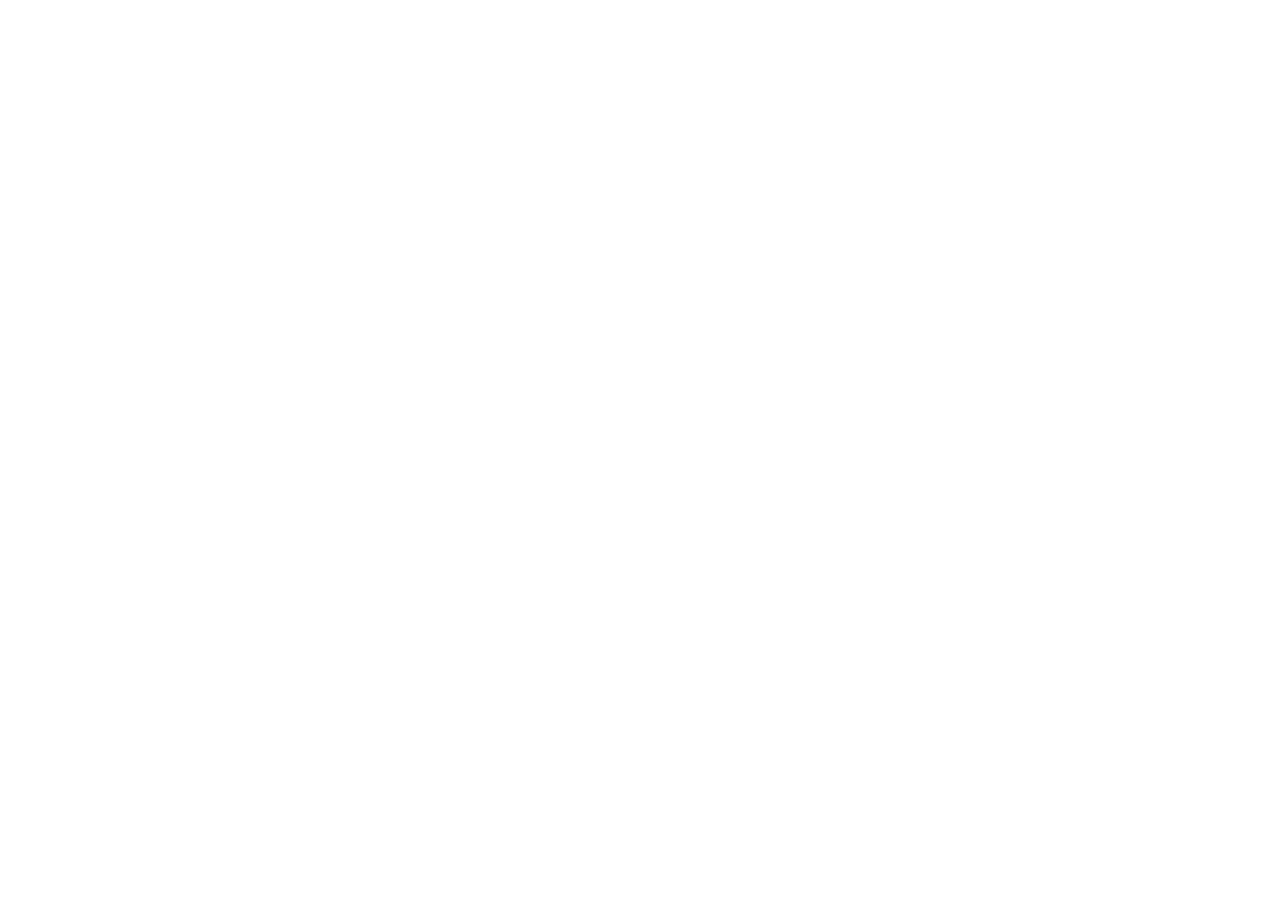
==== index.html @ 5dc933b8 "init project" ====
<!DOCTYPE html>
<html lang="en">

<head>
    <meta charset="UTF-8">
    <meta http-equiv="X-UA-Compatible" content="IE=edge">
    <meta name="viewport" content="width=device-width, initial-scale=1.0">
    <title>Document</title>
</head>

<body>

</body>

</html>
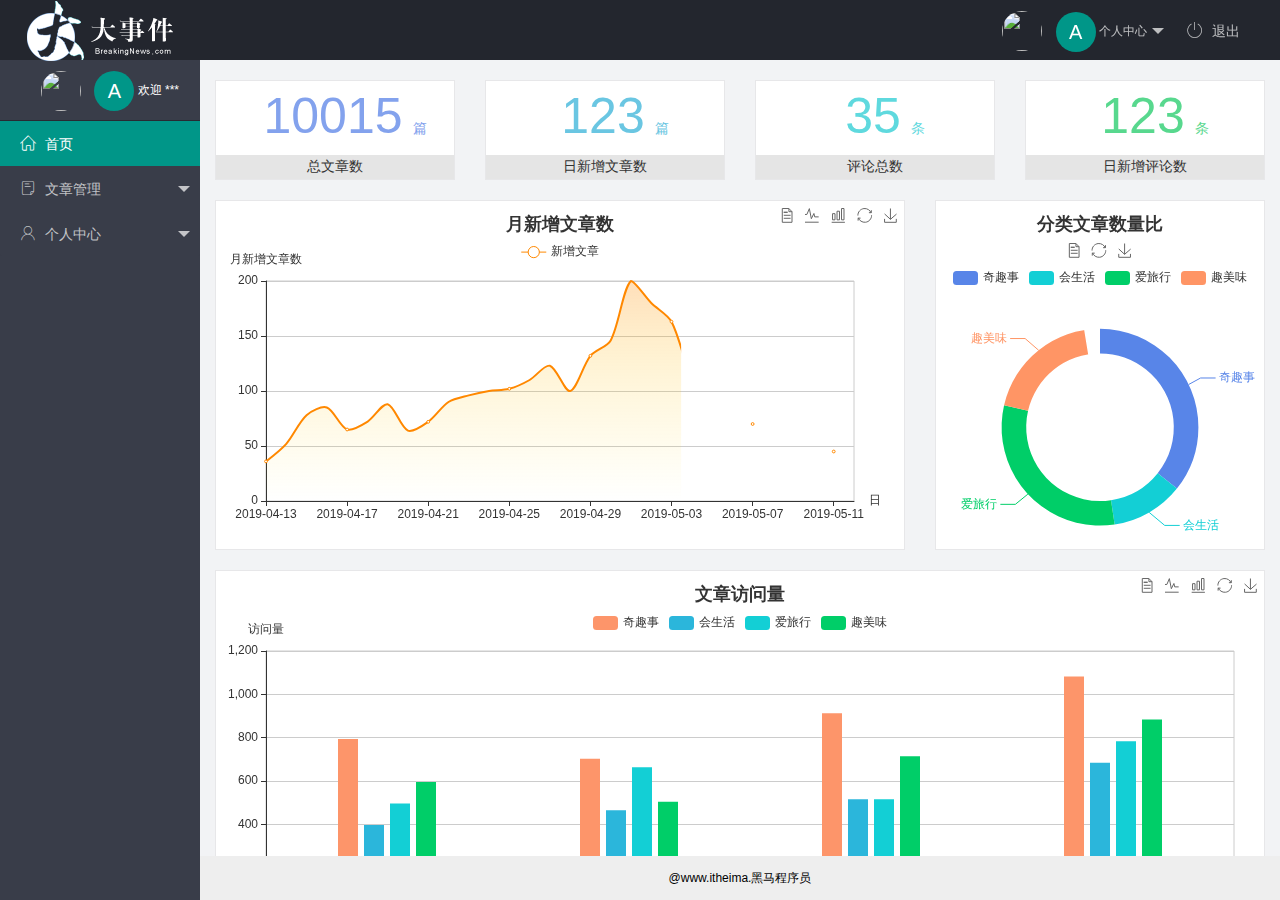
==== commit aef98c60: "完成了主页功能" ====
--- a/index.html
+++ b/index.html
@@ -5,11 +5,86 @@
     <meta charset="UTF-8">
     <meta http-equiv="X-UA-Compatible" content="IE=edge">
     <meta name="viewport" content="width=device-width, initial-scale=1.0">
-    <title>Document</title>
+    <title>后台主页</title>
+    <link rel="stylesheet" href="./assets/lib/layui/css/layui.css">
+    <link rel="stylesheet" href="/assets/css/index.css">
+    <link rel="stylesheet" href="/assets/fonts/iconfont.css">
 </head>
 
 <body>
+    <div class="layui-layout layui-layout-admin">
+        <div class="layui-header">
+            <div class="layui-logo "><img src="/assets/images/logo.png" alt=""></div>
+            <!-- 头部区域（可配合layui 已有的水平导航） -->
+            <ul class="layui-nav layui-layout-right">
+                <li class="layui-nav-item layui-hide layui-show-md-inline-block">
+                    <a href="javascript:;" class="userinfo">
+                        <img src="//tva1.sinaimg.cn/crop.0.0.118.118.180/5db11ff4gw1e77d3nqrv8j203b03cweg.jpg"
+                            class="layui-nav-img">
+                        <span class="text-avatar">A</span>
+                        个人中心
+                    </a>
+                    <dl class="layui-nav-child">
+                        <dd><a href="">基本资料</a></dd>
+                        <dd><a href="">更换头像</a></dd>
+                        <dd><a href="">重置密码</a></dd>
+                    </dl>
+                </li>
+                <li class="layui-nav-item" lay-header-event="menuRight" lay-unselect>
+                    <a href="javascript:;" id="btnLogout">
+                        <span class="iconfont icon-tuichu"></span> 退出
+                    </a>
+                </li>
+            </ul>
+        </div>
 
+        <div class="layui-side layui-bg-black">
+            <div class="layui-side-scroll">
+                <div class="userinfo">
+                    <img src="//tva1.sinaimg.cn/crop.0.0.118.118.180/5db11ff4gw1e77d3nqrv8j203b03cweg.jpg"
+                        class="layui-nav-img">
+                    <span class="text-avatar">A</span>
+                    <span id="welcome">欢迎 ***</span>
+                </div>
+                <!-- 左侧导航区域（可配合layui已有的垂直导航） -->
+                <ul class="layui-nav layui-nav-tree " lay-shrink="all">
+                    <li class="layui-nav-item layui-this"><a href="./home/dashboard.html" target="fm">
+                            <span class="iconfont icon-home"></span> 首页</a></li>
+                    <li class="layui-nav-item">
+                        <a class="" href="javascript:;">
+                            <span class="iconfont icon-16"></span> 文章管理</a>
+                        <dl class="layui-nav-child">
+                            <dd><a href="javascript:;"> <i class="layui-icon layui-icon-app"></i> 文章类别</a></dd>
+                            <dd><a href="javascript:;"> <i class="layui-icon layui-icon-app"></i> 文章列表</a></dd>
+                            <dd><a href="javascript:;"> <i class="layui-icon layui-icon-app"></i> 发表文章</a></dd>
+                        </dl>
+                    </li>
+                    <li class="layui-nav-item">
+                        <a href="javascript:;"> <span class="iconfont icon-user"></span> 个人中心</a>
+                        <dl class="layui-nav-child">
+                            <dd><a href="javascript:;"> <i class="layui-icon layui-icon-app"></i> 基本资料</a></dd>
+                            <dd><a href="javascript:;"> <i class="layui-icon layui-icon-app"></i>更换头像</a></dd>
+                            <dd><a href=""> <i class="layui-icon layui-icon-app"></i></span> 重置密码</a></dd>
+                        </dl>
+                    </li>
+                </ul>
+            </div>
+        </div>
+
+        <div class="layui-body">
+            <!-- 内容主体区域 -->
+            <iframe name="fm" src="./home/dashboard.html" frameborder="0"></iframe>
+        </div>
+
+        <div class="layui-footer">
+            <!-- 底部固定区域 -->
+            @www.itheima.黑马程序员
+        </div>
+    </div>
+    <script src="/assets/lib/jquery.js"></script>
+    <script src="/assets/lib/layui/layui.all.js"></script>
+    <script src="/assets/js/baseAPI.js"></script>
+    <script src="/assets/js/index.js"></script>
 </body>
 
 </html>--- a/assets/lib/layui/css/layui.css
+++ b/assets/lib/layui/css/layui.css
@@ -0,0 +1,2 @@
+/** layui-v2.5.5 MIT License By https://www.layui.com */
+ .layui-inline,img{display:inline-block;vertical-align:middle}h1,h2,h3,h4,h5,h6{font-weight:400}.layui-edge,.layui-header,.layui-inline,.layui-main{position:relative}.layui-body,.layui-edge,.layui-elip{overflow:hidden}.layui-btn,.layui-edge,.layui-inline,img{vertical-align:middle}.layui-btn,.layui-disabled,.layui-icon,.layui-unselect{-moz-user-select:none;-webkit-user-select:none;-ms-user-select:none}.layui-elip,.layui-form-checkbox span,.layui-form-pane .layui-form-label{text-overflow:ellipsis;white-space:nowrap}.layui-breadcrumb,.layui-tree-btnGroup{visibility:hidden}blockquote,body,button,dd,div,dl,dt,form,h1,h2,h3,h4,h5,h6,input,li,ol,p,pre,td,textarea,th,ul{margin:0;padding:0;-webkit-tap-highlight-color:rgba(0,0,0,0)}a:active,a:hover{outline:0}img{border:none}li{list-style:none}table{border-collapse:collapse;border-spacing:0}h4,h5,h6{font-size:100%}button,input,optgroup,option,select,textarea{font-family:inherit;font-size:inherit;font-style:inherit;font-weight:inherit;outline:0}pre{white-space:pre-wrap;white-space:-moz-pre-wrap;white-space:-pre-wrap;white-space:-o-pre-wrap;word-wrap:break-word}body{line-height:24px;font:14px Helvetica Neue,Helvetica,PingFang SC,Tahoma,Arial,sans-serif}hr{height:1px;margin:10px 0;border:0;clear:both}a{color:#333;text-decoration:none}a:hover{color:#777}a cite{font-style:normal;*cursor:pointer}.layui-border-box,.layui-border-box *{box-sizing:border-box}.layui-box,.layui-box *{box-sizing:content-box}.layui-clear{clear:both;*zoom:1}.layui-clear:after{content:'\20';clear:both;*zoom:1;display:block;height:0}.layui-inline{*display:inline;*zoom:1}.layui-edge{display:inline-block;width:0;height:0;border-width:6px;border-style:dashed;border-color:transparent}.layui-edge-top{top:-4px;border-bottom-color:#999;border-bottom-style:solid}.layui-edge-right{border-left-color:#999;border-left-style:solid}.layui-edge-bottom{top:2px;border-top-color:#999;border-top-style:solid}.layui-edge-left{border-right-color:#999;border-right-style:solid}.layui-disabled,.layui-disabled:hover{color:#d2d2d2!important;cursor:not-allowed!important}.layui-circle{border-radius:100%}.layui-show{display:block!important}.layui-hide{display:none!important}@font-face{font-family:layui-icon;src:url(../font/iconfont.eot?v=250);src:url(../font/iconfont.eot?v=250#iefix) format('embedded-opentype'),url(../font/iconfont.woff2?v=250) format('woff2'),url(../font/iconfont.woff?v=250) format('woff'),url(../font/iconfont.ttf?v=250) format('truetype'),url(../font/iconfont.svg?v=250#layui-icon) format('svg')}.layui-icon{font-family:layui-icon!important;font-size:16px;font-style:normal;-webkit-font-smoothing:antialiased;-moz-osx-font-smoothing:grayscale}.layui-icon-reply-fill:before{content:"\e611"}.layui-icon-set-fill:before{content:"\e614"}.layui-icon-menu-fill:before{content:"\e60f"}.layui-icon-search:before{content:"\e615"}.layui-icon-share:before{content:"\e641"}.layui-icon-set-sm:before{content:"\e620"}.layui-icon-engine:before{content:"\e628"}.layui-icon-close:before{content:"\1006"}.layui-icon-close-fill:before{content:"\1007"}.layui-icon-chart-screen:before{content:"\e629"}.layui-icon-star:before{content:"\e600"}.layui-icon-circle-dot:before{content:"\e617"}.layui-icon-chat:before{content:"\e606"}.layui-icon-release:before{content:"\e609"}.layui-icon-list:before{content:"\e60a"}.layui-icon-chart:before{content:"\e62c"}.layui-icon-ok-circle:before{content:"\1005"}.layui-icon-layim-theme:before{content:"\e61b"}.layui-icon-table:before{content:"\e62d"}.layui-icon-right:before{content:"\e602"}.layui-icon-left:before{content:"\e603"}.layui-icon-cart-simple:before{content:"\e698"}.layui-icon-face-cry:before{content:"\e69c"}.layui-icon-face-smile:before{content:"\e6af"}.layui-icon-survey:before{content:"\e6b2"}.layui-icon-tree:before{content:"\e62e"}.layui-icon-upload-circle:before{content:"\e62f"}.layui-icon-add-circle:before{content:"\e61f"}.layui-icon-download-circle:before{content:"\e601"}.layui-icon-templeate-1:before{content:"\e630"}.layui-icon-util:before{content:"\e631"}.layui-icon-face-surprised:before{content:"\e664"}.layui-icon-edit:before{content:"\e642"}.layui-icon-speaker:before{content:"\e645"}.layui-icon-down:before{content:"\e61a"}.layui-icon-file:before{content:"\e621"}.layui-icon-layouts:before{content:"\e632"}.layui-icon-rate-half:before{content:"\e6c9"}.layui-icon-add-circle-fine:before{content:"\e608"}.layui-icon-prev-circle:before{content:"\e633"}.layui-icon-read:before{content:"\e705"}.layui-icon-404:before{content:"\e61c"}.layui-icon-carousel:before{content:"\e634"}.layui-icon-help:before{content:"\e607"}.layui-icon-code-circle:before{content:"\e635"}.layui-icon-water:before{content:"\e636"}.layui-icon-username:before{content:"\e66f"}.layui-icon-find-fill:before{content:"\e670"}.layui-icon-about:before{content:"\e60b"}.layui-icon-location:before{content:"\e715"}.layui-icon-up:before{content:"\e619"}.layui-icon-pause:before{content:"\e651"}.layui-icon-date:before{content:"\e637"}.layui-icon-layim-uploadfile:before{content:"\e61d"}.layui-icon-delete:before{content:"\e640"}.layui-icon-play:before{content:"\e652"}.layui-icon-top:before{content:"\e604"}.layui-icon-friends:before{content:"\e612"}.layui-icon-refresh-3:before{content:"\e9aa"}.layui-icon-ok:before{content:"\e605"}.layui-icon-layer:before{content:"\e638"}.layui-icon-face-smile-fine:before{content:"\e60c"}.layui-icon-dollar:before{content:"\e659"}.layui-icon-group:before{content:"\e613"}.layui-icon-layim-download:before{content:"\e61e"}.layui-icon-picture-fine:before{content:"\e60d"}.layui-icon-link:before{content:"\e64c"}.layui-icon-diamond:before{content:"\e735"}.layui-icon-log:before{content:"\e60e"}.layui-icon-rate-solid:before{content:"\e67a"}.layui-icon-fonts-del:before{content:"\e64f"}.layui-icon-unlink:before{content:"\e64d"}.layui-icon-fonts-clear:before{content:"\e639"}.layui-icon-triangle-r:before{content:"\e623"}.layui-icon-circle:before{content:"\e63f"}.layui-icon-radio:before{content:"\e643"}.layui-icon-align-center:before{content:"\e647"}.layui-icon-align-right:before{content:"\e648"}.layui-icon-align-left:before{content:"\e649"}.layui-icon-loading-1:before{content:"\e63e"}.layui-icon-return:before{content:"\e65c"}.layui-icon-fonts-strong:before{content:"\e62b"}.layui-icon-upload:before{content:"\e67c"}.layui-icon-dialogue:before{content:"\e63a"}.layui-icon-video:before{content:"\e6ed"}.layui-icon-headset:before{content:"\e6fc"}.layui-icon-cellphone-fine:before{content:"\e63b"}.layui-icon-add-1:before{content:"\e654"}.layui-icon-face-smile-b:before{content:"\e650"}.layui-icon-fonts-html:before{content:"\e64b"}.layui-icon-form:before{content:"\e63c"}.layui-icon-cart:before{content:"\e657"}.layui-icon-camera-fill:before{content:"\e65d"}.layui-icon-tabs:before{content:"\e62a"}.layui-icon-fonts-code:before{content:"\e64e"}.layui-icon-fire:before{content:"\e756"}.layui-icon-set:before{content:"\e716"}.layui-icon-fonts-u:before{content:"\e646"}.layui-icon-triangle-d:before{content:"\e625"}.layui-icon-tips:before{content:"\e702"}.layui-icon-picture:before{content:"\e64a"}.layui-icon-more-vertical:before{content:"\e671"}.layui-icon-flag:before{content:"\e66c"}.layui-icon-loading:before{content:"\e63d"}.layui-icon-fonts-i:before{content:"\e644"}.layui-icon-refresh-1:before{content:"\e666"}.layui-icon-rmb:before{content:"\e65e"}.layui-icon-home:before{content:"\e68e"}.layui-icon-user:before{content:"\e770"}.layui-icon-notice:before{content:"\e667"}.layui-icon-login-weibo:before{content:"\e675"}.layui-icon-voice:before{content:"\e688"}.layui-icon-upload-drag:before{content:"\e681"}.layui-icon-login-qq:before{content:"\e676"}.layui-icon-snowflake:before{content:"\e6b1"}.layui-icon-file-b:before{content:"\e655"}.layui-icon-template:before{content:"\e663"}.layui-icon-auz:before{content:"\e672"}.layui-icon-console:before{content:"\e665"}.layui-icon-app:before{content:"\e653"}.layui-icon-prev:before{content:"\e65a"}.layui-icon-website:before{content:"\e7ae"}.layui-icon-next:before{content:"\e65b"}.layui-icon-component:before{content:"\e857"}.layui-icon-more:before{content:"\e65f"}.layui-icon-login-wechat:before{content:"\e677"}.layui-icon-shrink-right:before{content:"\e668"}.layui-icon-spread-left:before{content:"\e66b"}.layui-icon-camera:before{content:"\e660"}.layui-icon-note:before{content:"\e66e"}.layui-icon-refresh:before{content:"\e669"}.layui-icon-female:before{content:"\e661"}.layui-icon-male:before{content:"\e662"}.layui-icon-password:before{content:"\e673"}.layui-icon-senior:before{content:"\e674"}.layui-icon-theme:before{content:"\e66a"}.layui-icon-tread:before{content:"\e6c5"}.layui-icon-praise:before{content:"\e6c6"}.layui-icon-star-fill:before{content:"\e658"}.layui-icon-rate:before{content:"\e67b"}.layui-icon-template-1:before{content:"\e656"}.layui-icon-vercode:before{content:"\e679"}.layui-icon-cellphone:before{content:"\e678"}.layui-icon-screen-full:before{content:"\e622"}.layui-icon-screen-restore:before{content:"\e758"}.layui-icon-cols:before{content:"\e610"}.layui-icon-export:before{content:"\e67d"}.layui-icon-print:before{content:"\e66d"}.layui-icon-slider:before{content:"\e714"}.layui-icon-addition:before{content:"\e624"}.layui-icon-subtraction:before{content:"\e67e"}.layui-icon-service:before{content:"\e626"}.layui-icon-transfer:before{content:"\e691"}.layui-main{width:1140px;margin:0 auto}.layui-header{z-index:1000;height:60px}.layui-header a:hover{transition:all .5s;-webkit-transition:all .5s}.layui-side{position:fixed;left:0;top:0;bottom:0;z-index:999;width:200px;overflow-x:hidden}.layui-side-scroll{position:relative;width:220px;height:100%;overflow-x:hidden}.layui-body{position:absolute;left:200px;right:0;top:0;bottom:0;z-index:998;width:auto;overflow-y:auto;box-sizing:border-box}.layui-layout-body{overflow:hidden}.layui-layout-admin .layui-header{background-color:#23262E}.layui-layout-admin .layui-side{top:60px;width:200px;overflow-x:hidden}.layui-layout-admin .layui-body{position:fixed;top:60px;bottom:44px}.layui-layout-admin .layui-main{width:auto;margin:0 15px}.layui-layout-admin .layui-footer{position:fixed;left:200px;right:0;bottom:0;height:44px;line-height:44px;padding:0 15px;background-color:#eee}.layui-layout-admin .layui-logo{position:absolute;left:0;top:0;width:200px;height:100%;line-height:60px;text-align:center;color:#009688;font-size:16px}.layui-layout-admin .layui-header .layui-nav{background:0 0}.layui-layout-left{position:absolute!important;left:200px;top:0}.layui-layout-right{position:absolute!important;right:0;top:0}.layui-container{position:relative;margin:0 auto;padding:0 15px;box-sizing:border-box}.layui-fluid{position:relative;margin:0 auto;padding:0 15px}.layui-row:after,.layui-row:before{content:'';display:block;clear:both}.layui-col-lg1,.layui-col-lg10,.layui-col-lg11,.layui-col-lg12,.layui-col-lg2,.layui-col-lg3,.layui-col-lg4,.layui-col-lg5,.layui-col-lg6,.layui-col-lg7,.layui-col-lg8,.layui-col-lg9,.layui-col-md1,.layui-col-md10,.layui-col-md11,.layui-col-md12,.layui-col-md2,.layui-col-md3,.layui-col-md4,.layui-col-md5,.layui-col-md6,.layui-col-md7,.layui-col-md8,.layui-col-md9,.layui-col-sm1,.layui-col-sm10,.layui-col-sm11,.layui-col-sm12,.layui-col-sm2,.layui-col-sm3,.layui-col-sm4,.layui-col-sm5,.layui-col-sm6,.layui-col-sm7,.layui-col-sm8,.layui-col-sm9,.layui-col-xs1,.layui-col-xs10,.layui-col-xs11,.layui-col-xs12,.layui-col-xs2,.layui-col-xs3,.layui-col-xs4,.layui-col-xs5,.layui-col-xs6,.layui-col-xs7,.layui-col-xs8,.layui-col-xs9{position:relative;display:block;box-sizing:border-box}.layui-col-xs1,.layui-col-xs10,.layui-col-xs11,.layui-col-xs12,.layui-col-xs2,.layui-col-xs3,.layui-col-xs4,.layui-col-xs5,.layui-col-xs6,.layui-col-xs7,.layui-col-xs8,.layui-col-xs9{float:left}.layui-col-xs1{width:8.33333333%}.layui-col-xs2{width:16.66666667%}.layui-col-xs3{width:25%}.layui-col-xs4{width:33.33333333%}.layui-col-xs5{width:41.66666667%}.layui-col-xs6{width:50%}.layui-col-xs7{width:58.33333333%}.layui-col-xs8{width:66.66666667%}.layui-col-xs9{width:75%}.layui-col-xs10{width:83.33333333%}.layui-col-xs11{width:91.66666667%}.layui-col-xs12{width:100%}.layui-col-xs-offset1{margin-left:8.33333333%}.layui-col-xs-offset2{margin-left:16.66666667%}.layui-col-xs-offset3{margin-left:25%}.layui-col-xs-offset4{margin-left:33.33333333%}.layui-col-xs-offset5{margin-left:41.66666667%}.layui-col-xs-offset6{margin-left:50%}.layui-col-xs-offset7{margin-left:58.33333333%}.layui-col-xs-offset8{margin-left:66.66666667%}.layui-col-xs-offset9{margin-left:75%}.layui-col-xs-offset10{margin-left:83.33333333%}.layui-col-xs-offset11{margin-left:91.66666667%}.layui-col-xs-offset12{margin-left:100%}@media screen and (max-width:768px){.layui-hide-xs{display:none!important}.layui-show-xs-block{display:block!important}.layui-show-xs-inline{display:inline!important}.layui-show-xs-inline-block{display:inline-block!important}}@media screen and (min-width:768px){.layui-container{width:750px}.layui-hide-sm{display:none!important}.layui-show-sm-block{display:block!important}.layui-show-sm-inline{display:inline!important}.layui-show-sm-inline-block{display:inline-block!important}.layui-col-sm1,.layui-col-sm10,.layui-col-sm11,.layui-col-sm12,.layui-col-sm2,.layui-col-sm3,.layui-col-sm4,.layui-col-sm5,.layui-col-sm6,.layui-col-sm7,.layui-col-sm8,.layui-col-sm9{float:left}.layui-col-sm1{width:8.33333333%}.layui-col-sm2{width:16.66666667%}.layui-col-sm3{width:25%}.layui-col-sm4{width:33.33333333%}.layui-col-sm5{width:41.66666667%}.layui-col-sm6{width:50%}.layui-col-sm7{width:58.33333333%}.layui-col-sm8{width:66.66666667%}.layui-col-sm9{width:75%}.layui-col-sm10{width:83.33333333%}.layui-col-sm11{width:91.66666667%}.layui-col-sm12{width:100%}.layui-col-sm-offset1{margin-left:8.33333333%}.layui-col-sm-offset2{margin-left:16.66666667%}.layui-col-sm-offset3{margin-left:25%}.layui-col-sm-offset4{margin-left:33.33333333%}.layui-col-sm-offset5{margin-left:41.66666667%}.layui-col-sm-offset6{margin-left:50%}.layui-col-sm-offset7{margin-left:58.33333333%}.layui-col-sm-offset8{margin-left:66.66666667%}.layui-col-sm-offset9{margin-left:75%}.layui-col-sm-offset10{margin-left:83.33333333%}.layui-col-sm-offset11{margin-left:91.66666667%}.layui-col-sm-offset12{margin-left:100%}}@media screen and (min-width:992px){.layui-container{width:970px}.layui-hide-md{display:none!important}.layui-show-md-block{display:block!important}.layui-show-md-inline{display:inline!important}.layui-show-md-inline-block{display:inline-block!important}.layui-col-md1,.layui-col-md10,.layui-col-md11,.layui-col-md12,.layui-col-md2,.layui-col-md3,.layui-col-md4,.layui-col-md5,.layui-col-md6,.layui-col-md7,.layui-col-md8,.layui-col-md9{float:left}.layui-col-md1{width:8.33333333%}.layui-col-md2{width:16.66666667%}.layui-col-md3{width:25%}.layui-col-md4{width:33.33333333%}.layui-col-md5{width:41.66666667%}.layui-col-md6{width:50%}.layui-col-md7{width:58.33333333%}.layui-col-md8{width:66.66666667%}.layui-col-md9{width:75%}.layui-col-md10{width:83.33333333%}.layui-col-md11{width:91.66666667%}.layui-col-md12{width:100%}.layui-col-md-offset1{margin-left:8.33333333%}.layui-col-md-offset2{margin-left:16.66666667%}.layui-col-md-offset3{margin-left:25%}.layui-col-md-offset4{margin-left:33.33333333%}.layui-col-md-offset5{margin-left:41.66666667%}.layui-col-md-offset6{margin-left:50%}.layui-col-md-offset7{margin-left:58.33333333%}.layui-col-md-offset8{margin-left:66.66666667%}.layui-col-md-offset9{margin-left:75%}.layui-col-md-offset10{margin-left:83.33333333%}.layui-col-md-offset11{margin-left:91.66666667%}.layui-col-md-offset12{margin-left:100%}}@media screen and (min-width:1200px){.layui-container{width:1170px}.layui-hide-lg{display:none!important}.layui-show-lg-block{display:block!important}.layui-show-lg-inline{display:inline!important}.layui-show-lg-inline-block{display:inline-block!important}.layui-col-lg1,.layui-col-lg10,.layui-col-lg11,.layui-col-lg12,.layui-col-lg2,.layui-col-lg3,.layui-col-lg4,.layui-col-lg5,.layui-col-lg6,.layui-col-lg7,.layui-col-lg8,.layui-col-lg9{float:left}.layui-col-lg1{width:8.33333333%}.layui-col-lg2{width:16.66666667%}.layui-col-lg3{width:25%}.layui-col-lg4{width:33.33333333%}.layui-col-lg5{width:41.66666667%}.layui-col-lg6{width:50%}.layui-col-lg7{width:58.33333333%}.layui-col-lg8{width:66.66666667%}.layui-col-lg9{width:75%}.layui-col-lg10{width:83.33333333%}.layui-col-lg11{width:91.66666667%}.layui-col-lg12{width:100%}.layui-col-lg-offset1{margin-left:8.33333333%}.layui-col-lg-offset2{margin-left:16.66666667%}.layui-col-lg-offset3{margin-left:25%}.layui-col-lg-offset4{margin-left:33.33333333%}.layui-col-lg-offset5{margin-left:41.66666667%}.layui-col-lg-offset6{margin-left:50%}.layui-col-lg-offset7{margin-left:58.33333333%}.layui-col-lg-offset8{margin-left:66.66666667%}.layui-col-lg-offset9{margin-left:75%}.layui-col-lg-offset10{margin-left:83.33333333%}.layui-col-lg-offset11{margin-left:91.66666667%}.layui-col-lg-offset12{margin-left:100%}}.layui-col-space1{margin:-.5px}.layui-col-space1>*{padding:.5px}.layui-col-space3{margin:-1.5px}.layui-col-space3>*{padding:1.5px}.layui-col-space5{margin:-2.5px}.layui-col-space5>*{padding:2.5px}.layui-col-space8{margin:-3.5px}.layui-col-space8>*{padding:3.5px}.layui-col-space10{margin:-5px}.layui-col-space10>*{padding:5px}.layui-col-space12{margin:-6px}.layui-col-space12>*{padding:6px}.layui-col-space15{margin:-7.5px}.layui-col-space15>*{padding:7.5px}.layui-col-space18{margin:-9px}.layui-col-space18>*{padding:9px}.layui-col-space20{margin:-10px}.layui-col-space20>*{padding:10px}.layui-col-space22{margin:-11px}.layui-col-space22>*{padding:11px}.layui-col-space25{margin:-12.5px}.layui-col-space25>*{padding:12.5px}.layui-col-space30{margin:-15px}.layui-col-space30>*{padding:15px}.layui-btn,.layui-input,.layui-select,.layui-textarea,.layui-upload-button{outline:0;-webkit-appearance:none;transition:all .3s;-webkit-transition:all .3s;box-sizing:border-box}.layui-elem-quote{margin-bottom:10px;padding:15px;line-height:22px;border-left:5px solid #009688;border-radius:0 2px 2px 0;background-color:#f2f2f2}.layui-quote-nm{border-style:solid;border-width:1px 1px 1px 5px;background:0 0}.layui-elem-field{margin-bottom:10px;padding:0;border-width:1px;border-style:solid}.layui-elem-field legend{margin-left:20px;padding:0 10px;font-size:20px;font-weight:300}.layui-field-title{margin:10px 0 20px;border-width:1px 0 0}.layui-field-box{padding:10px 15px}.layui-field-title .layui-field-box{padding:10px 0}.layui-progress{position:relative;height:6px;border-radius:20px;background-color:#e2e2e2}.layui-progress-bar{position:absolute;left:0;top:0;width:0;max-width:100%;height:6px;border-radius:20px;text-align:right;background-color:#5FB878;transition:all .3s;-webkit-transition:all .3s}.layui-progress-big,.layui-progress-big .layui-progress-bar{height:18px;line-height:18px}.layui-progress-text{position:relative;top:-20px;line-height:18px;font-size:12px;color:#666}.layui-progress-big .layui-progress-text{position:static;padding:0 10px;color:#fff}.layui-collapse{border-width:1px;border-style:solid;border-radius:2px}.layui-colla-content,.layui-colla-item{border-top-width:1px;border-top-style:solid}.layui-colla-item:first-child{border-top:none}.layui-colla-title{position:relative;height:42px;line-height:42px;padding:0 15px 0 35px;color:#333;background-color:#f2f2f2;cursor:pointer;font-size:14px;overflow:hidden}.layui-colla-content{display:none;padding:10px 15px;line-height:22px;color:#666}.layui-colla-icon{position:absolute;left:15px;top:0;font-size:14px}.layui-card{margin-bottom:15px;border-radius:2px;background-color:#fff;box-shadow:0 1px 2px 0 rgba(0,0,0,.05)}.layui-card:last-child{margin-bottom:0}.layui-card-header{position:relative;height:42px;line-height:42px;padding:0 15px;border-bottom:1px solid #f6f6f6;color:#333;border-radius:2px 2px 0 0;font-size:14px}.layui-bg-black,.layui-bg-blue,.layui-bg-cyan,.layui-bg-green,.layui-bg-orange,.layui-bg-red{color:#fff!important}.layui-card-body{position:relative;padding:10px 15px;line-height:24px}.layui-card-body[pad15]{padding:15px}.layui-card-body[pad20]{padding:20px}.layui-card-body .layui-table{margin:5px 0}.layui-card .layui-tab{margin:0}.layui-panel-window{position:relative;padding:15px;border-radius:0;border-top:5px solid #E6E6E6;background-color:#fff}.layui-auxiliar-moving{position:fixed;left:0;right:0;top:0;bottom:0;width:100%;height:100%;background:0 0;z-index:9999999999}.layui-form-label,.layui-form-mid,.layui-form-select,.layui-input-block,.layui-input-inline,.layui-textarea{position:relative}.layui-bg-red{background-color:#FF5722!important}.layui-bg-orange{background-color:#FFB800!important}.layui-bg-green{background-color:#009688!important}.layui-bg-cyan{background-color:#2F4056!important}.layui-bg-blue{background-color:#1E9FFF!important}.layui-bg-black{background-color:#393D49!important}.layui-bg-gray{background-color:#eee!important;color:#666!important}.layui-badge-rim,.layui-colla-content,.layui-colla-item,.layui-collapse,.layui-elem-field,.layui-form-pane .layui-form-item[pane],.layui-form-pane .layui-form-label,.layui-input,.layui-layedit,.layui-layedit-tool,.layui-quote-nm,.layui-select,.layui-tab-bar,.layui-tab-card,.layui-tab-title,.layui-tab-title .layui-this:after,.layui-textarea{border-color:#e6e6e6}.layui-timeline-item:before,hr{background-color:#e6e6e6}.layui-text{line-height:22px;font-size:14px;color:#666}.layui-text h1,.layui-text h2,.layui-text h3{font-weight:500;color:#333}.layui-text h1{font-size:30px}.layui-text h2{font-size:24px}.layui-text h3{font-size:18px}.layui-text a:not(.layui-btn){color:#01AAED}.layui-text a:not(.layui-btn):hover{text-decoration:underline}.layui-text ul{padding:5px 0 5px 15px}.layui-text ul li{margin-top:5px;list-style-type:disc}.layui-text em,.layui-word-aux{color:#999!important;padding:0 5px!important}.layui-btn{display:inline-block;height:38px;line-height:38px;padding:0 18px;background-color:#009688;color:#fff;white-space:nowrap;text-align:center;font-size:14px;border:none;border-radius:2px;cursor:pointer}.layui-btn:hover{opacity:.8;filter:alpha(opacity=80);color:#fff}.layui-btn:active{opacity:1;filter:alpha(opacity=100)}.layui-btn+.layui-btn{margin-left:10px}.layui-btn-container{font-size:0}.layui-btn-container .layui-btn{margin-right:10px;margin-bottom:10px}.layui-btn-container .layui-btn+.layui-btn{margin-left:0}.layui-table .layui-btn-container .layui-btn{margin-bottom:9px}.layui-btn-radius{border-radius:100px}.layui-btn .layui-icon{margin-right:3px;font-size:18px;vertical-align:bottom;vertical-align:middle\9}.layui-btn-primary{border:1px solid #C9C9C9;background-color:#fff;color:#555}.layui-btn-primary:hover{border-color:#009688;color:#333}.layui-btn-normal{background-color:#1E9FFF}.layui-btn-warm{background-color:#FFB800}.layui-btn-danger{background-color:#FF5722}.layui-btn-checked{background-color:#5FB878}.layui-btn-disabled,.layui-btn-disabled:active,.layui-btn-disabled:hover{border:1px solid #e6e6e6;background-color:#FBFBFB;color:#C9C9C9;cursor:not-allowed;opacity:1}.layui-btn-lg{height:44px;line-height:44px;padding:0 25px;font-size:16px}.layui-btn-sm{height:30px;line-height:30px;padding:0 10px;font-size:12px}.layui-btn-sm i{font-size:16px!important}.layui-btn-xs{height:22px;line-height:22px;padding:0 5px;font-size:12px}.layui-btn-xs i{font-size:14px!important}.layui-btn-group{display:inline-block;vertical-align:middle;font-size:0}.layui-btn-group .layui-btn{margin-left:0!important;margin-right:0!important;border-left:1px solid rgba(255,255,255,.5);border-radius:0}.layui-btn-group .layui-btn-primary{border-left:none}.layui-btn-group .layui-btn-primary:hover{border-color:#C9C9C9;color:#009688}.layui-btn-group .layui-btn:first-child{border-left:none;border-radius:2px 0 0 2px}.layui-btn-group .layui-btn-primary:first-child{border-left:1px solid #c9c9c9}.layui-btn-group .layui-btn:last-child{border-radius:0 2px 2px 0}.layui-btn-group .layui-btn+.layui-btn{margin-left:0}.layui-btn-group+.layui-btn-group{margin-left:10px}.layui-btn-fluid{width:100%}.layui-input,.layui-select,.layui-textarea{height:38px;line-height:1.3;line-height:38px\9;border-width:1px;border-style:solid;background-color:#fff;border-radius:2px}.layui-input::-webkit-input-placeholder,.layui-select::-webkit-input-placeholder,.layui-textarea::-webkit-input-placeholder{line-height:1.3}.layui-input,.layui-textarea{display:block;width:100%;padding-left:10px}.layui-input:hover,.layui-textarea:hover{border-color:#D2D2D2!important}.layui-input:focus,.layui-textarea:focus{border-color:#C9C9C9!important}.layui-textarea{min-height:100px;height:auto;line-height:20px;padding:6px 10px;resize:vertical}.layui-select{padding:0 10px}.layui-form input[type=checkbox],.layui-form input[type=radio],.layui-form select{display:none}.layui-form [lay-ignore]{display:initial}.layui-form-item{margin-bottom:15px;clear:both;*zoom:1}.layui-form-item:after{content:'\20';clear:both;*zoom:1;display:block;height:0}.layui-form-label{float:left;display:block;padding:9px 15px;width:80px;font-weight:400;line-height:20px;text-align:right}.layui-form-label-col{display:block;float:none;padding:9px 0;line-height:20px;text-align:left}.layui-form-item .layui-inline{margin-bottom:5px;margin-right:10px}.layui-input-block{margin-left:110px;min-height:36px}.layui-input-inline{display:inline-block;vertical-align:middle}.layui-form-item .layui-input-inline{float:left;width:190px;margin-right:10px}.layui-form-text .layui-input-inline{width:auto}.layui-form-mid{float:left;display:block;padding:9px 0!important;line-height:20px;margin-right:10px}.layui-form-danger+.layui-form-select .layui-input,.layui-form-danger:focus{border-color:#FF5722!important}.layui-form-select .layui-input{padding-right:30px;cursor:pointer}.layui-form-select .layui-edge{position:absolute;right:10px;top:50%;margin-top:-3px;cursor:pointer;border-width:6px;border-top-color:#c2c2c2;border-top-style:solid;transition:all .3s;-webkit-transition:all .3s}.layui-form-select dl{display:none;position:absolute;left:0;top:42px;padding:5px 0;z-index:899;min-width:100%;border:1px solid #d2d2d2;max-height:300px;overflow-y:auto;background-color:#fff;border-radius:2px;box-shadow:0 2px 4px rgba(0,0,0,.12);box-sizing:border-box}.layui-form-select dl dd,.layui-form-select dl dt{padding:0 10px;line-height:36px;white-space:nowrap;overflow:hidden;text-overflow:ellipsis}.layui-form-select dl dt{font-size:12px;color:#999}.layui-form-select dl dd{cursor:pointer}.layui-form-select dl dd:hover{background-color:#f2f2f2;-webkit-transition:.5s all;transition:.5s all}.layui-form-select .layui-select-group dd{padding-left:20px}.layui-form-select dl dd.layui-select-tips{padding-left:10px!important;color:#999}.layui-form-select dl dd.layui-this{background-color:#5FB878;color:#fff}.layui-form-checkbox,.layui-form-select dl dd.layui-disabled{background-color:#fff}.layui-form-selected dl{display:block}.layui-form-checkbox,.layui-form-checkbox *,.layui-form-switch{display:inline-block;vertical-align:middle}.layui-form-selected .layui-edge{margin-top:-9px;-webkit-transform:rotate(180deg);transform:rotate(180deg);margin-top:-3px\9}:root .layui-form-selected .layui-edge{margin-top:-9px\0/IE9}.layui-form-selectup dl{top:auto;bottom:42px}.layui-select-none{margin:5px 0;text-align:center;color:#999}.layui-select-disabled .layui-disabled{border-color:#eee!important}.layui-select-disabled .layui-edge{border-top-color:#d2d2d2}.layui-form-checkbox{position:relative;height:30px;line-height:30px;margin-right:10px;padding-right:30px;cursor:pointer;font-size:0;-webkit-transition:.1s linear;transition:.1s linear;box-sizing:border-box}.layui-form-checkbox span{padding:0 10px;height:100%;font-size:14px;border-radius:2px 0 0 2px;background-color:#d2d2d2;color:#fff;overflow:hidden}.layui-form-checkbox:hover span{background-color:#c2c2c2}.layui-form-checkbox i{position:absolute;right:0;top:0;width:30px;height:28px;border:1px solid #d2d2d2;border-left:none;border-radius:0 2px 2px 0;color:#fff;font-size:20px;text-align:center}.layui-form-checkbox:hover i{border-color:#c2c2c2;color:#c2c2c2}.layui-form-checked,.layui-form-checked:hover{border-color:#5FB878}.layui-form-checked span,.layui-form-checked:hover span{background-color:#5FB878}.layui-form-checked i,.layui-form-checked:hover i{color:#5FB878}.layui-form-item .layui-form-checkbox{margin-top:4px}.layui-form-checkbox[lay-skin=primary]{height:auto!important;line-height:normal!important;min-width:18px;min-height:18px;border:none!important;margin-right:0;padding-left:28px;padding-right:0;background:0 0}.layui-form-checkbox[lay-skin=primary] span{padding-left:0;padding-right:15px;line-height:18px;background:0 0;color:#666}.layui-form-checkbox[lay-skin=primary] i{right:auto;left:0;width:16px;height:16px;line-height:16px;border:1px solid #d2d2d2;font-size:12px;border-radius:2px;background-color:#fff;-webkit-transition:.1s linear;transition:.1s linear}.layui-form-checkbox[lay-skin=primary]:hover i{border-color:#5FB878;color:#fff}.layui-form-checked[lay-skin=primary] i{border-color:#5FB878!important;background-color:#5FB878;color:#fff}.layui-checkbox-disbaled[lay-skin=primary] span{background:0 0!important;color:#c2c2c2}.layui-checkbox-disbaled[lay-skin=primary]:hover i{border-color:#d2d2d2}.layui-form-item .layui-form-checkbox[lay-skin=primary]{margin-top:10px}.layui-form-switch{position:relative;height:22px;line-height:22px;min-width:35px;padding:0 5px;margin-top:8px;border:1px solid #d2d2d2;border-radius:20px;cursor:pointer;background-color:#fff;-webkit-transition:.1s linear;transition:.1s linear}.layui-form-switch i{position:absolute;left:5px;top:3px;width:16px;height:16px;border-radius:20px;background-color:#d2d2d2;-webkit-transition:.1s linear;transition:.1s linear}.layui-form-switch em{position:relative;top:0;width:25px;margin-left:21px;padding:0!important;text-align:center!important;color:#999!important;font-style:normal!important;font-size:12px}.layui-form-onswitch{border-color:#5FB878;background-color:#5FB878}.layui-checkbox-disbaled,.layui-checkbox-disbaled i{border-color:#e2e2e2!important}.layui-form-onswitch i{left:100%;margin-left:-21px;background-color:#fff}.layui-form-onswitch em{margin-left:5px;margin-right:21px;color:#fff!important}.layui-checkbox-disbaled span{background-color:#e2e2e2!important}.layui-checkbox-disbaled:hover i{color:#fff!important}[lay-radio]{display:none}.layui-form-radio,.layui-form-radio *{display:inline-block;vertical-align:middle}.layui-form-radio{line-height:28px;margin:6px 10px 0 0;padding-right:10px;cursor:pointer;font-size:0}.layui-form-radio *{font-size:14px}.layui-form-radio>i{margin-right:8px;font-size:22px;color:#c2c2c2}.layui-form-radio>i:hover,.layui-form-radioed>i{color:#5FB878}.layui-radio-disbaled>i{color:#e2e2e2!important}.layui-form-pane .layui-form-label{width:110px;padding:8px 15px;height:38px;line-height:20px;border-width:1px;border-style:solid;border-radius:2px 0 0 2px;text-align:center;background-color:#FBFBFB;overflow:hidden;box-sizing:border-box}.layui-form-pane .layui-input-inline{margin-left:-1px}.layui-form-pane .layui-input-block{margin-left:110px;left:-1px}.layui-form-pane .layui-input{border-radius:0 2px 2px 0}.layui-form-pane .layui-form-text .layui-form-label{float:none;width:100%;border-radius:2px;box-sizing:border-box;text-align:left}.layui-form-pane .layui-form-text .layui-input-inline{display:block;margin:0;top:-1px;clear:both}.layui-form-pane .layui-form-text .layui-input-block{margin:0;left:0;top:-1px}.layui-form-pane .layui-form-text .layui-textarea{min-height:100px;border-radius:0 0 2px 2px}.layui-form-pane .layui-form-checkbox{margin:4px 0 4px 10px}.layui-form-pane .layui-form-radio,.layui-form-pane .layui-form-switch{margin-top:6px;margin-left:10px}.layui-form-pane .layui-form-item[pane]{position:relative;border-width:1px;border-style:solid}.layui-form-pane .layui-form-item[pane] .layui-form-label{position:absolute;left:0;top:0;height:100%;border-width:0 1px 0 0}.layui-form-pane .layui-form-item[pane] .layui-input-inline{margin-left:110px}@media screen and (max-width:450px){.layui-form-item .layui-form-label{text-overflow:ellipsis;overflow:hidden;white-space:nowrap}.layui-form-item .layui-inline{display:block;margin-right:0;margin-bottom:20px;clear:both}.layui-form-item .layui-inline:after{content:'\20';clear:both;display:block;height:0}.layui-form-item .layui-input-inline{display:block;float:none;left:-3px;width:auto;margin:0 0 10px 112px}.layui-form-item .layui-input-inline+.layui-form-mid{margin-left:110px;top:-5px;padding:0}.layui-form-item .layui-form-checkbox{margin-right:5px;margin-bottom:5px}}.layui-layedit{border-width:1px;border-style:solid;border-radius:2px}.layui-layedit-tool{padding:3px 5px;border-bottom-width:1px;border-bottom-style:solid;font-size:0}.layedit-tool-fixed{position:fixed;top:0;border-top:1px solid #e2e2e2}.layui-layedit-tool .layedit-tool-mid,.layui-layedit-tool .layui-icon{display:inline-block;vertical-align:middle;text-align:center;font-size:14px}.layui-layedit-tool .layui-icon{position:relative;width:32px;height:30px;line-height:30px;margin:3px 5px;color:#777;cursor:pointer;border-radius:2px}.layui-layedit-tool .layui-icon:hover{color:#393D49}.layui-layedit-tool .layui-icon:active{color:#000}.layui-layedit-tool .layedit-tool-active{background-color:#e2e2e2;color:#000}.layui-layedit-tool .layui-disabled,.layui-layedit-tool .layui-disabled:hover{color:#d2d2d2;cursor:not-allowed}.layui-layedit-tool .layedit-tool-mid{width:1px;height:18px;margin:0 10px;background-color:#d2d2d2}.layedit-tool-html{width:50px!important;font-size:30px!important}.layedit-tool-b,.layedit-tool-code,.layedit-tool-help{font-size:16px!important}.layedit-tool-d,.layedit-tool-face,.layedit-tool-image,.layedit-tool-unlink{font-size:18px!important}.layedit-tool-image input{position:absolute;font-size:0;left:0;top:0;width:100%;height:100%;opacity:.01;filter:Alpha(opacity=1);cursor:pointer}.layui-layedit-iframe iframe{display:block;width:100%}#LAY_layedit_code{overflow:hidden}.layui-laypage{display:inline-block;*display:inline;*zoom:1;vertical-align:middle;margin:10px 0;font-size:0}.layui-laypage>a:first-child,.layui-laypage>a:first-child em{border-radius:2px 0 0 2px}.layui-laypage>a:last-child,.layui-laypage>a:last-child em{border-radius:0 2px 2px 0}.layui-laypage>:first-child{margin-left:0!important}.layui-laypage>:last-child{margin-right:0!important}.layui-laypage a,.layui-laypage button,.layui-laypage input,.layui-laypage select,.layui-laypage span{border:1px solid #e2e2e2}.layui-laypage a,.layui-laypage span{display:inline-block;*display:inline;*zoom:1;vertical-align:middle;padding:0 15px;height:28px;line-height:28px;margin:0 -1px 5px 0;background-color:#fff;color:#333;font-size:12px}.layui-flow-more a *,.layui-laypage input,.layui-table-view select[lay-ignore]{display:inline-block}.layui-laypage a:hover{color:#009688}.layui-laypage em{font-style:normal}.layui-laypage .layui-laypage-spr{color:#999;font-weight:700}.layui-laypage a{text-decoration:none}.layui-laypage .layui-laypage-curr{position:relative}.layui-laypage .layui-laypage-curr em{position:relative;color:#fff}.layui-laypage .layui-laypage-curr .layui-laypage-em{position:absolute;left:-1px;top:-1px;padding:1px;width:100%;height:100%;background-color:#009688}.layui-laypage-em{border-radius:2px}.layui-laypage-next em,.layui-laypage-prev em{font-family:Sim sun;font-size:16px}.layui-laypage .layui-laypage-count,.layui-laypage .layui-laypage-limits,.layui-laypage .layui-laypage-refresh,.layui-laypage .layui-laypage-skip{margin-left:10px;margin-right:10px;padding:0;border:none}.layui-laypage .layui-laypage-limits,.layui-laypage .layui-laypage-refresh{vertical-align:top}.layui-laypage .layui-laypage-refresh i{font-size:18px;cursor:pointer}.layui-laypage select{height:22px;padding:3px;border-radius:2px;cursor:pointer}.layui-laypage .layui-laypage-skip{height:30px;line-height:30px;color:#999}.layui-laypage button,.layui-laypage input{height:30px;line-height:30px;border-radius:2px;vertical-align:top;background-color:#fff;box-sizing:border-box}.layui-laypage input{width:40px;margin:0 10px;padding:0 3px;text-align:center}.layui-laypage input:focus,.layui-laypage select:focus{border-color:#009688!important}.layui-laypage button{margin-left:10px;padding:0 10px;cursor:pointer}.layui-table,.layui-table-view{margin:10px 0}.layui-flow-more{margin:10px 0;text-align:center;color:#999;font-size:14px}.layui-flow-more a{height:32px;line-height:32px}.layui-flow-more a *{vertical-align:top}.layui-flow-more a cite{padding:0 20px;border-radius:3px;background-color:#eee;color:#333;font-style:normal}.layui-flow-more a cite:hover{opacity:.8}.layui-flow-more a i{font-size:30px;color:#737383}.layui-table{width:100%;background-color:#fff;color:#666}.layui-table tr{transition:all .3s;-webkit-transition:all .3s}.layui-table th{text-align:left;font-weight:400}.layui-table tbody tr:hover,.layui-table thead tr,.layui-table-click,.layui-table-header,.layui-table-hover,.layui-table-mend,.layui-table-patch,.layui-table-tool,.layui-table-total,.layui-table-total tr,.layui-table[lay-even] tr:nth-child(even){background-color:#f2f2f2}.layui-table td,.layui-table th,.layui-table-col-set,.layui-table-fixed-r,.layui-table-grid-down,.layui-table-header,.layui-table-page,.layui-table-tips-main,.layui-table-tool,.layui-table-total,.layui-table-view,.layui-table[lay-skin=line],.layui-table[lay-skin=row]{border-width:1px;border-style:solid;border-color:#e6e6e6}.layui-table td,.layui-table th{position:relative;padding:9px 15px;min-height:20px;line-height:20px;font-size:14px}.layui-table[lay-skin=line] td,.layui-table[lay-skin=line] th{border-width:0 0 1px}.layui-table[lay-skin=row] td,.layui-table[lay-skin=row] th{border-width:0 1px 0 0}.layui-table[lay-skin=nob] td,.layui-table[lay-skin=nob] th{border:none}.layui-table img{max-width:100px}.layui-table[lay-size=lg] td,.layui-table[lay-size=lg] th{padding:15px 30px}.layui-table-view .layui-table[lay-size=lg] .layui-table-cell{height:40px;line-height:40px}.layui-table[lay-size=sm] td,.layui-table[lay-size=sm] th{font-size:12px;padding:5px 10px}.layui-table-view .layui-table[lay-size=sm] .layui-table-cell{height:20px;line-height:20px}.layui-table[lay-data]{display:none}.layui-table-box{position:relative;overflow:hidden}.layui-table-view .layui-table{position:relative;width:auto;margin:0}.layui-table-view .layui-table[lay-skin=line]{border-width:0 1px 0 0}.layui-table-view .layui-table[lay-skin=row]{border-width:0 0 1px}.layui-table-view .layui-table td,.layui-table-view .layui-table th{padding:5px 0;border-top:none;border-left:none}.layui-table-view .layui-table th.layui-unselect .layui-table-cell span{cursor:pointer}.layui-table-view .layui-table td{cursor:default}.layui-table-view .layui-table td[data-edit=text]{cursor:text}.layui-table-view .layui-form-checkbox[lay-skin=primary] i{width:18px;height:18px}.layui-table-view .layui-form-radio{line-height:0;padding:0}.layui-table-view .layui-form-radio>i{margin:0;font-size:20px}.layui-table-init{position:absolute;left:0;top:0;width:100%;height:100%;text-align:center;z-index:110}.layui-table-init .layui-icon{position:absolute;left:50%;top:50%;margin:-15px 0 0 -15px;font-size:30px;color:#c2c2c2}.layui-table-header{border-width:0 0 1px;overflow:hidden}.layui-table-header .layui-table{margin-bottom:-1px}.layui-table-tool .layui-inline[lay-event]{position:relative;width:26px;height:26px;padding:5px;line-height:16px;margin-right:10px;text-align:center;color:#333;border:1px solid #ccc;cursor:pointer;-webkit-transition:.5s all;transition:.5s all}.layui-table-tool .layui-inline[lay-event]:hover{border:1px solid #999}.layui-table-tool-temp{padding-right:120px}.layui-table-tool-self{position:absolute;right:17px;top:10px}.layui-table-tool .layui-table-tool-self .layui-inline[lay-event]{margin:0 0 0 10px}.layui-table-tool-panel{position:absolute;top:29px;left:-1px;padding:5px 0;min-width:150px;min-height:40px;border:1px solid #d2d2d2;text-align:left;overflow-y:auto;background-color:#fff;box-shadow:0 2px 4px rgba(0,0,0,.12)}.layui-table-cell,.layui-table-tool-panel li{overflow:hidden;text-overflow:ellipsis;white-space:nowrap}.layui-table-tool-panel li{padding:0 10px;line-height:30px;-webkit-transition:.5s all;transition:.5s all}.layui-table-tool-panel li .layui-form-checkbox[lay-skin=primary]{width:100%;padding-left:28px}.layui-table-tool-panel li:hover{background-color:#f2f2f2}.layui-table-tool-panel li .layui-form-checkbox[lay-skin=primary] i{position:absolute;left:0;top:0}.layui-table-tool-panel li .layui-form-checkbox[lay-skin=primary] span{padding:0}.layui-table-tool .layui-table-tool-self .layui-table-tool-panel{left:auto;right:-1px}.layui-table-col-set{position:absolute;right:0;top:0;width:20px;height:100%;border-width:0 0 0 1px;background-color:#fff}.layui-table-sort{width:10px;height:20px;margin-left:5px;cursor:pointer!important}.layui-table-sort .layui-edge{position:absolute;left:5px;border-width:5px}.layui-table-sort .layui-table-sort-asc{top:3px;border-top:none;border-bottom-style:solid;border-bottom-color:#b2b2b2}.layui-table-sort .layui-table-sort-asc:hover{border-bottom-color:#666}.layui-table-sort .layui-table-sort-desc{bottom:5px;border-bottom:none;border-top-style:solid;border-top-color:#b2b2b2}.layui-table-sort .layui-table-sort-desc:hover{border-top-color:#666}.layui-table-sort[lay-sort=asc] .layui-table-sort-asc{border-bottom-color:#000}.layui-table-sort[lay-sort=desc] .layui-table-sort-desc{border-top-color:#000}.layui-table-cell{height:28px;line-height:28px;padding:0 15px;position:relative;box-sizing:border-box}.layui-table-cell .layui-form-checkbox[lay-skin=primary]{top:-1px;padding:0}.layui-table-cell .layui-table-link{color:#01AAED}.laytable-cell-checkbox,.laytable-cell-numbers,.laytable-cell-radio,.laytable-cell-space{padding:0;text-align:center}.layui-table-body{position:relative;overflow:auto;margin-right:-1px;margin-bottom:-1px}.layui-table-body .layui-none{line-height:26px;padding:15px;text-align:center;color:#999}.layui-table-fixed{position:absolute;left:0;top:0;z-index:101}.layui-table-fixed .layui-table-body{overflow:hidden}.layui-table-fixed-l{box-shadow:0 -1px 8px rgba(0,0,0,.08)}.layui-table-fixed-r{left:auto;right:-1px;border-width:0 0 0 1px;box-shadow:-1px 0 8px rgba(0,0,0,.08)}.layui-table-fixed-r .layui-table-header{position:relative;overflow:visible}.layui-table-mend{position:absolute;right:-49px;top:0;height:100%;width:50px}.layui-table-tool{position:relative;z-index:890;width:100%;min-height:50px;line-height:30px;padding:10px 15px;border-width:0 0 1px}.layui-table-tool .layui-btn-container{margin-bottom:-10px}.layui-table-page,.layui-table-total{border-width:1px 0 0;margin-bottom:-1px;overflow:hidden}.layui-table-page{position:relative;width:100%;padding:7px 7px 0;height:41px;font-size:12px;white-space:nowrap}.layui-table-page>div{height:26px}.layui-table-page .layui-laypage{margin:0}.layui-table-page .layui-laypage a,.layui-table-page .layui-laypage span{height:26px;line-height:26px;margin-bottom:10px;border:none;background:0 0}.layui-table-page .layui-laypage a,.layui-table-page .layui-laypage span.layui-laypage-curr{padding:0 12px}.layui-table-page .layui-laypage span{margin-left:0;padding:0}.layui-table-page .layui-laypage .layui-laypage-prev{margin-left:-7px!important}.layui-table-page .layui-laypage .layui-laypage-curr .layui-laypage-em{left:0;top:0;padding:0}.layui-table-page .layui-laypage button,.layui-table-page .layui-laypage input{height:26px;line-height:26px}.layui-table-page .layui-laypage input{width:40px}.layui-table-page .layui-laypage button{padding:0 10px}.layui-table-page select{height:18px}.layui-table-patch .layui-table-cell{padding:0;width:30px}.layui-table-edit{position:absolute;left:0;top:0;width:100%;height:100%;padding:0 14px 1px;border-radius:0;box-shadow:1px 1px 20px rgba(0,0,0,.15)}.layui-table-edit:focus{border-color:#5FB878!important}select.layui-table-edit{padding:0 0 0 10px;border-color:#C9C9C9}.layui-table-view .layui-form-checkbox,.layui-table-view .layui-form-radio,.layui-table-view .layui-form-switch{top:0;margin:0;box-sizing:content-box}.layui-table-view .layui-form-checkbox{top:-1px;height:26px;line-height:26px}.layui-table-view .layui-form-checkbox i{height:26px}.layui-table-grid .layui-table-cell{overflow:visible}.layui-table-grid-down{position:absolute;top:0;right:0;width:26px;height:100%;padding:5px 0;border-width:0 0 0 1px;text-align:center;background-color:#fff;color:#999;cursor:pointer}.layui-table-grid-down .layui-icon{position:absolute;top:50%;left:50%;margin:-8px 0 0 -8px}.layui-table-grid-down:hover{background-color:#fbfbfb}body .layui-table-tips .layui-layer-content{background:0 0;padding:0;box-shadow:0 1px 6px rgba(0,0,0,.12)}.layui-table-tips-main{margin:-44px 0 0 -1px;max-height:150px;padding:8px 15px;font-size:14px;overflow-y:scroll;background-color:#fff;color:#666}.layui-table-tips-c{position:absolute;right:-3px;top:-13px;width:20px;height:20px;padding:3px;cursor:pointer;background-color:#666;border-radius:50%;color:#fff}.layui-table-tips-c:hover{background-color:#777}.layui-table-tips-c:before{position:relative;right:-2px}.layui-upload-file{display:none!important;opacity:.01;filter:Alpha(opacity=1)}.layui-upload-drag,.layui-upload-form,.layui-upload-wrap{display:inline-block}.layui-upload-list{margin:10px 0}.layui-upload-choose{padding:0 10px;color:#999}.layui-upload-drag{position:relative;padding:30px;border:1px dashed #e2e2e2;background-color:#fff;text-align:center;cursor:pointer;color:#999}.layui-upload-drag .layui-icon{font-size:50px;color:#009688}.layui-upload-drag[lay-over]{border-color:#009688}.layui-upload-iframe{position:absolute;width:0;height:0;border:0;visibility:hidden}.layui-upload-wrap{position:relative;vertical-align:middle}.layui-upload-wrap .layui-upload-file{display:block!important;position:absolute;left:0;top:0;z-index:10;font-size:100px;width:100%;height:100%;opacity:.01;filter:Alpha(opacity=1);cursor:pointer}.layui-transfer-active,.layui-transfer-box{display:inline-block;vertical-align:middle}.layui-transfer-box,.layui-transfer-header,.layui-transfer-search{border-width:0;border-style:solid;border-color:#e6e6e6}.layui-transfer-box{position:relative;border-width:1px;width:200px;height:360px;border-radius:2px;background-color:#fff}.layui-transfer-box .layui-form-checkbox{width:100%;margin:0!important}.layui-transfer-header{height:38px;line-height:38px;padding:0 10px;border-bottom-width:1px}.layui-transfer-search{position:relative;padding:10px;border-bottom-width:1px}.layui-transfer-search .layui-input{height:32px;padding-left:30px;font-size:12px}.layui-transfer-search .layui-icon-search{position:absolute;left:20px;top:50%;margin-top:-8px;color:#666}.layui-transfer-active{margin:0 15px}.layui-transfer-active .layui-btn{display:block;margin:0;padding:0 15px;background-color:#5FB878;border-color:#5FB878;color:#fff}.layui-transfer-active .layui-btn-disabled{background-color:#FBFBFB;border-color:#e6e6e6;color:#C9C9C9}.layui-transfer-active .layui-btn:first-child{margin-bottom:15px}.layui-transfer-active .layui-btn .layui-icon{margin:0;font-size:14px!important}.layui-transfer-data{padding:5px 0;overflow:auto}.layui-transfer-data li{height:32px;line-height:32px;padding:0 10px}.layui-transfer-data li:hover{background-color:#f2f2f2;transition:.5s all}.layui-transfer-data .layui-none{padding:15px 10px;text-align:center;color:#999}.layui-nav{position:relative;padding:0 20px;background-color:#393D49;color:#fff;border-radius:2px;font-size:0;box-sizing:border-box}.layui-nav *{font-size:14px}.layui-nav .layui-nav-item{position:relative;display:inline-block;*display:inline;*zoom:1;vertical-align:middle;line-height:60px}.layui-nav .layui-nav-item a{display:block;padding:0 20px;color:#fff;color:rgba(255,255,255,.7);transition:all .3s;-webkit-transition:all .3s}.layui-nav .layui-this:after,.layui-nav-bar,.layui-nav-tree .layui-nav-itemed:after{position:absolute;left:0;top:0;width:0;height:5px;background-color:#5FB878;transition:all .2s;-webkit-transition:all .2s}.layui-nav-bar{z-index:1000}.layui-nav .layui-nav-item a:hover,.layui-nav .layui-this a{color:#fff}.layui-nav .layui-this:after{content:'';top:auto;bottom:0;width:100%}.layui-nav-img{width:30px;height:30px;margin-right:10px;border-radius:50%}.layui-nav .layui-nav-more{content:'';width:0;height:0;border-style:solid dashed dashed;border-color:#fff transparent transparent;overflow:hidden;cursor:pointer;transition:all .2s;-webkit-transition:all .2s;position:absolute;top:50%;right:3px;margin-top:-3px;border-width:6px;border-top-color:rgba(255,255,255,.7)}.layui-nav .layui-nav-mored,.layui-nav-itemed>a .layui-nav-more{margin-top:-9px;border-style:dashed dashed solid;border-color:transparent transparent #fff}.layui-nav-child{display:none;position:absolute;left:0;top:65px;min-width:100%;line-height:36px;padding:5px 0;box-shadow:0 2px 4px rgba(0,0,0,.12);border:1px solid #d2d2d2;background-color:#fff;z-index:100;border-radius:2px;white-space:nowrap}.layui-nav .layui-nav-child a{color:#333}.layui-nav .layui-nav-child a:hover{background-color:#f2f2f2;color:#000}.layui-nav-child dd{position:relative}.layui-nav .layui-nav-child dd.layui-this a,.layui-nav-child dd.layui-this{background-color:#5FB878;color:#fff}.layui-nav-child dd.layui-this:after{display:none}.layui-nav-tree{width:200px;padding:0}.layui-nav-tree .layui-nav-item{display:block;width:100%;line-height:45px}.layui-nav-tree .layui-nav-item a{position:relative;height:45px;line-height:45px;text-overflow:ellipsis;overflow:hidden;white-space:nowrap}.layui-nav-tree .layui-nav-item a:hover{background-color:#4E5465}.layui-nav-tree .layui-nav-bar{width:5px;height:0;background-color:#009688}.layui-nav-tree .layui-nav-child dd.layui-this,.layui-nav-tree .layui-nav-child dd.layui-this a,.layui-nav-tree .layui-this,.layui-nav-tree .layui-this>a,.layui-nav-tree .layui-this>a:hover{background-color:#009688;color:#fff}.layui-nav-tree .layui-this:after{display:none}.layui-nav-itemed>a,.layui-nav-tree .layui-nav-title a,.layui-nav-tree .layui-nav-title a:hover{color:#fff!important}.layui-nav-tree .layui-nav-child{position:relative;z-index:0;top:0;border:none;box-shadow:none}.layui-nav-tree .layui-nav-child a{height:40px;line-height:40px;color:#fff;color:rgba(255,255,255,.7)}.layui-nav-tree .layui-nav-child,.layui-nav-tree .layui-nav-child a:hover{background:0 0;color:#fff}.layui-nav-tree .layui-nav-more{right:10px}.layui-nav-itemed>.layui-nav-child{display:block;padding:0;background-color:rgba(0,0,0,.3)!important}.layui-nav-itemed>.layui-nav-child>.layui-this>.layui-nav-child{display:block}.layui-nav-side{position:fixed;top:0;bottom:0;left:0;overflow-x:hidden;z-index:999}.layui-bg-blue .layui-nav-bar,.layui-bg-blue .layui-nav-itemed:after,.layui-bg-blue .layui-this:after{background-color:#93D1FF}.layui-bg-blue .layui-nav-child dd.layui-this{background-color:#1E9FFF}.layui-bg-blue .layui-nav-itemed>a,.layui-nav-tree.layui-bg-blue .layui-nav-title a,.layui-nav-tree.layui-bg-blue .layui-nav-title a:hover{background-color:#007DDB!important}.layui-breadcrumb{font-size:0}.layui-breadcrumb>*{font-size:14px}.layui-breadcrumb a{color:#999!important}.layui-breadcrumb a:hover{color:#5FB878!important}.layui-breadcrumb a cite{color:#666;font-style:normal}.layui-breadcrumb span[lay-separator]{margin:0 10px;color:#999}.layui-tab{margin:10px 0;text-align:left!important}.layui-tab[overflow]>.layui-tab-title{overflow:hidden}.layui-tab-title{position:relative;left:0;height:40px;white-space:nowrap;font-size:0;border-bottom-width:1px;border-bottom-style:solid;transition:all .2s;-webkit-transition:all .2s}.layui-tab-title li{display:inline-block;*display:inline;*zoom:1;vertical-align:middle;font-size:14px;transition:all .2s;-webkit-transition:all .2s;position:relative;line-height:40px;min-width:65px;padding:0 15px;text-align:center;cursor:pointer}.layui-tab-title li a{display:block}.layui-tab-title .layui-this{color:#000}.layui-tab-title .layui-this:after{position:absolute;left:0;top:0;content:'';width:100%;height:41px;border-width:1px;border-style:solid;border-bottom-color:#fff;border-radius:2px 2px 0 0;box-sizing:border-box;pointer-events:none}.layui-tab-bar{position:absolute;right:0;top:0;z-index:10;width:30px;height:39px;line-height:39px;border-width:1px;border-style:solid;border-radius:2px;text-align:center;background-color:#fff;cursor:pointer}.layui-tab-bar .layui-icon{position:relative;display:inline-block;top:3px;transition:all .3s;-webkit-transition:all .3s}.layui-tab-item{display:none}.layui-tab-more{padding-right:30px;height:auto!important;white-space:normal!important}.layui-tab-more li.layui-this:after{border-bottom-color:#e2e2e2;border-radius:2px}.layui-tab-more .layui-tab-bar .layui-icon{top:-2px;top:3px\9;-webkit-transform:rotate(180deg);transform:rotate(180deg)}:root .layui-tab-more .layui-tab-bar .layui-icon{top:-2px\0/IE9}.layui-tab-content{padding:10px}.layui-tab-title li .layui-tab-close{position:relative;display:inline-block;width:18px;height:18px;line-height:20px;margin-left:8px;top:1px;text-align:center;font-size:14px;color:#c2c2c2;transition:all .2s;-webkit-transition:all .2s}.layui-tab-title li .layui-tab-close:hover{border-radius:2px;background-color:#FF5722;color:#fff}.layui-tab-brief>.layui-tab-title .layui-this{color:#009688}.layui-tab-brief>.layui-tab-more li.layui-this:after,.layui-tab-brief>.layui-tab-title .layui-this:after{border:none;border-radius:0;border-bottom:2px solid #5FB878}.layui-tab-brief[overflow]>.layui-tab-title .layui-this:after{top:-1px}.layui-tab-card{border-width:1px;border-style:solid;border-radius:2px;box-shadow:0 2px 5px 0 rgba(0,0,0,.1)}.layui-tab-card>.layui-tab-title{background-color:#f2f2f2}.layui-tab-card>.layui-tab-title li{margin-right:-1px;margin-left:-1px}.layui-tab-card>.layui-tab-title .layui-this{background-color:#fff}.layui-tab-card>.layui-tab-title .layui-this:after{border-top:none;border-width:1px;border-bottom-color:#fff}.layui-tab-card>.layui-tab-title .layui-tab-bar{height:40px;line-height:40px;border-radius:0;border-top:none;border-right:none}.layui-tab-card>.layui-tab-more .layui-this{background:0 0;color:#5FB878}.layui-tab-card>.layui-tab-more .layui-this:after{border:none}.layui-timeline{padding-left:5px}.layui-timeline-item{position:relative;padding-bottom:20px}.layui-timeline-axis{position:absolute;left:-5px;top:0;z-index:10;width:20px;height:20px;line-height:20px;background-color:#fff;color:#5FB878;border-radius:50%;text-align:center;cursor:pointer}.layui-timeline-axis:hover{color:#FF5722}.layui-timeline-item:before{content:'';position:absolute;left:5px;top:0;z-index:0;width:1px;height:100%}.layui-timeline-item:last-child:before{display:none}.layui-timeline-item:first-child:before{display:block}.layui-timeline-content{padding-left:25px}.layui-timeline-title{position:relative;margin-bottom:10px}.layui-badge,.layui-badge-dot,.layui-badge-rim{position:relative;display:inline-block;padding:0 6px;font-size:12px;text-align:center;background-color:#FF5722;color:#fff;border-radius:2px}.layui-badge{height:18px;line-height:18px}.layui-badge-dot{width:8px;height:8px;padding:0;border-radius:50%}.layui-badge-rim{height:18px;line-height:18px;border-width:1px;border-style:solid;background-color:#fff;color:#666}.layui-btn .layui-badge,.layui-btn .layui-badge-dot{margin-left:5px}.layui-nav .layui-badge,.layui-nav .layui-badge-dot{position:absolute;top:50%;margin:-8px 6px 0}.layui-tab-title .layui-badge,.layui-tab-title .layui-badge-dot{left:5px;top:-2px}.layui-carousel{position:relative;left:0;top:0;background-color:#f8f8f8}.layui-carousel>[carousel-item]{position:relative;width:100%;height:100%;overflow:hidden}.layui-carousel>[carousel-item]:before{position:absolute;content:'\e63d';left:50%;top:50%;width:100px;line-height:20px;margin:-10px 0 0 -50px;text-align:center;color:#c2c2c2;font-family:layui-icon!important;font-size:30px;font-style:normal;-webkit-font-smoothing:antialiased;-moz-osx-font-smoothing:grayscale}.layui-carousel>[carousel-item]>*{display:none;position:absolute;left:0;top:0;width:100%;height:100%;background-color:#f8f8f8;transition-duration:.3s;-webkit-transition-duration:.3s}.layui-carousel-updown>*{-webkit-transition:.3s ease-in-out up;transition:.3s ease-in-out up}.layui-carousel-arrow{display:none\9;opacity:0;position:absolute;left:10px;top:50%;margin-top:-18px;width:36px;height:36px;line-height:36px;text-align:center;font-size:20px;border:0;border-radius:50%;background-color:rgba(0,0,0,.2);color:#fff;-webkit-transition-duration:.3s;transition-duration:.3s;cursor:pointer}.layui-carousel-arrow[lay-type=add]{left:auto!important;right:10px}.layui-carousel:hover .layui-carousel-arrow[lay-type=add],.layui-carousel[lay-arrow=always] .layui-carousel-arrow[lay-type=add]{right:20px}.layui-carousel[lay-arrow=always] .layui-carousel-arrow{opacity:1;left:20px}.layui-carousel[lay-arrow=none] .layui-carousel-arrow{display:none}.layui-carousel-arrow:hover,.layui-carousel-ind ul:hover{background-color:rgba(0,0,0,.35)}.layui-carousel:hover .layui-carousel-arrow{display:block\9;opacity:1;left:20px}.layui-carousel-ind{position:relative;top:-35px;width:100%;line-height:0!important;text-align:center;font-size:0}.layui-carousel[lay-indicator=outside]{margin-bottom:30px}.layui-carousel[lay-indicator=outside] .layui-carousel-ind{top:10px}.layui-carousel[lay-indicator=outside] .layui-carousel-ind ul{background-color:rgba(0,0,0,.5)}.layui-carousel[lay-indicator=none] .layui-carousel-ind{display:none}.layui-carousel-ind ul{display:inline-block;padding:5px;background-color:rgba(0,0,0,.2);border-radius:10px;-webkit-transition-duration:.3s;transition-duration:.3s}.layui-carousel-ind li{display:inline-block;width:10px;height:10px;margin:0 3px;font-size:14px;background-color:#e2e2e2;background-color:rgba(255,255,255,.5);border-radius:50%;cursor:pointer;-webkit-transition-duration:.3s;transition-duration:.3s}.layui-carousel-ind li:hover{background-color:rgba(255,255,255,.7)}.layui-carousel-ind li.layui-this{background-color:#fff}.layui-carousel>[carousel-item]>.layui-carousel-next,.layui-carousel>[carousel-item]>.layui-carousel-prev,.layui-carousel>[carousel-item]>.layui-this{display:block}.layui-carousel>[carousel-item]>.layui-this{left:0}.layui-carousel>[carousel-item]>.layui-carousel-prev{left:-100%}.layui-carousel>[carousel-item]>.layui-carousel-next{left:100%}.layui-carousel>[carousel-item]>.layui-carousel-next.layui-carousel-left,.layui-carousel>[carousel-item]>.layui-carousel-prev.layui-carousel-right{left:0}.layui-carousel>[carousel-item]>.layui-this.layui-carousel-left{left:-100%}.layui-carousel>[carousel-item]>.layui-this.layui-carousel-right{left:100%}.layui-carousel[lay-anim=updown] .layui-carousel-arrow{left:50%!important;top:20px;margin:0 0 0 -18px}.layui-carousel[lay-anim=updown]>[carousel-item]>*,.layui-carousel[lay-anim=fade]>[carousel-item]>*{left:0!important}.layui-carousel[lay-anim=updown] .layui-carousel-arrow[lay-type=add]{top:auto!important;bottom:20px}.layui-carousel[lay-anim=updown] .layui-carousel-ind{position:absolute;top:50%;right:20px;width:auto;height:auto}.layui-carousel[lay-anim=updown] .layui-carousel-ind ul{padding:3px 5px}.layui-carousel[lay-anim=updown] .layui-carousel-ind li{display:block;margin:6px 0}.layui-carousel[lay-anim=updown]>[carousel-item]>.layui-this{top:0}.layui-carousel[lay-anim=updown]>[carousel-item]>.layui-carousel-prev{top:-100%}.layui-carousel[lay-anim=updown]>[carousel-item]>.layui-carousel-next{top:100%}.layui-carousel[lay-anim=updown]>[carousel-item]>.layui-carousel-next.layui-carousel-left,.layui-carousel[lay-anim=updown]>[carousel-item]>.layui-carousel-prev.layui-carousel-right{top:0}.layui-carousel[lay-anim=updown]>[carousel-item]>.layui-this.layui-carousel-left{top:-100%}.layui-carousel[lay-anim=updown]>[carousel-item]>.layui-this.layui-carousel-right{top:100%}.layui-carousel[lay-anim=fade]>[carousel-item]>.layui-carousel-next,.layui-carousel[lay-anim=fade]>[carousel-item]>.layui-carousel-prev{opacity:0}.layui-carousel[lay-anim=fade]>[carousel-item]>.layui-carousel-next.layui-carousel-left,.layui-carousel[lay-anim=fade]>[carousel-item]>.layui-carousel-prev.layui-carousel-right{opacity:1}.layui-carousel[lay-anim=fade]>[carousel-item]>.layui-this.layui-carousel-left,.layui-carousel[lay-anim=fade]>[carousel-item]>.layui-this.layui-carousel-right{opacity:0}.layui-fixbar{position:fixed;right:15px;bottom:15px;z-index:999999}.layui-fixbar li{width:50px;height:50px;line-height:50px;margin-bottom:1px;text-align:center;cursor:pointer;font-size:30px;background-color:#9F9F9F;color:#fff;border-radius:2px;opacity:.95}.layui-fixbar li:hover{opacity:.85}.layui-fixbar li:active{opacity:1}.layui-fixbar .layui-fixbar-top{display:none;font-size:40px}body .layui-util-face{border:none;background:0 0}body .layui-util-face .layui-layer-content{padding:0;background-color:#fff;color:#666;box-shadow:none}.layui-util-face .layui-layer-TipsG{display:none}.layui-util-face ul{position:relative;width:372px;padding:10px;border:1px solid #D9D9D9;background-color:#fff;box-shadow:0 0 20px rgba(0,0,0,.2)}.layui-util-face ul li{cursor:pointer;float:left;border:1px solid #e8e8e8;height:22px;width:26px;overflow:hidden;margin:-1px 0 0 -1px;padding:4px 2px;text-align:center}.layui-util-face ul li:hover{position:relative;z-index:2;border:1px solid #eb7350;background:#fff9ec}.layui-code{position:relative;margin:10px 0;padding:15px;line-height:20px;border:1px solid #ddd;border-left-width:6px;background-color:#F2F2F2;color:#333;font-family:Courier New;font-size:12px}.layui-rate,.layui-rate *{display:inline-block;vertical-align:middle}.layui-rate{padding:10px 5px 10px 0;font-size:0}.layui-rate li i.layui-icon{font-size:20px;color:#FFB800;margin-right:5px;transition:all .3s;-webkit-transition:all .3s}.layui-rate li i:hover{cursor:pointer;transform:scale(1.12);-webkit-transform:scale(1.12)}.layui-rate[readonly] li i:hover{cursor:default;transform:scale(1)}.layui-colorpicker{width:26px;height:26px;border:1px solid #e6e6e6;padding:5px;border-radius:2px;line-height:24px;display:inline-block;cursor:pointer;transition:all .3s;-webkit-transition:all .3s}.layui-colorpicker:hover{border-color:#d2d2d2}.layui-colorpicker.layui-colorpicker-lg{width:34px;height:34px;line-height:32px}.layui-colorpicker.layui-colorpicker-sm{width:24px;height:24px;line-height:22px}.layui-colorpicker.layui-colorpicker-xs{width:22px;height:22px;line-height:20px}.layui-colorpicker-trigger-bgcolor{display:block;background:url([data-uri]);border-radius:2px}.layui-colorpicker-trigger-span{display:block;height:100%;box-sizing:border-box;border:1px solid rgba(0,0,0,.15);border-radius:2px;text-align:center}.layui-colorpicker-trigger-i{display:inline-block;color:#FFF;font-size:12px}.layui-colorpicker-trigger-i.layui-icon-close{color:#999}.layui-colorpicker-main{position:absolute;z-index:66666666;width:280px;padding:7px;background:#FFF;border:1px solid #d2d2d2;border-radius:2px;box-shadow:0 2px 4px rgba(0,0,0,.12)}.layui-colorpicker-main-wrapper{height:180px;position:relative}.layui-colorpicker-basis{width:260px;height:100%;position:relative}.layui-colorpicker-basis-white{width:100%;height:100%;position:absolute;top:0;left:0;background:linear-gradient(90deg,#FFF,hsla(0,0%,100%,0))}.layui-colorpicker-basis-black{width:100%;height:100%;position:absolute;top:0;left:0;background:linear-gradient(0deg,#000,transparent)}.layui-colorpicker-basis-cursor{width:10px;height:10px;border:1px solid #FFF;border-radius:50%;position:absolute;top:-3px;right:-3px;cursor:pointer}.layui-colorpicker-side{position:absolute;top:0;right:0;width:12px;height:100%;background:linear-gradient(red,#FF0,#0F0,#0FF,#00F,#F0F,red)}.layui-colorpicker-side-slider{width:100%;height:5px;box-shadow:0 0 1px #888;box-sizing:border-box;background:#FFF;border-radius:1px;border:1px solid #f0f0f0;cursor:pointer;position:absolute;left:0}.layui-colorpicker-main-alpha{display:none;height:12px;margin-top:7px;background:url([data-uri])}.layui-colorpicker-alpha-bgcolor{height:100%;position:relative}.layui-colorpicker-alpha-slider{width:5px;height:100%;box-shadow:0 0 1px #888;box-sizing:border-box;background:#FFF;border-radius:1px;border:1px solid #f0f0f0;cursor:pointer;position:absolute;top:0}.layui-colorpicker-main-pre{padding-top:7px;font-size:0}.layui-colorpicker-pre{width:20px;height:20px;border-radius:2px;display:inline-block;margin-left:6px;margin-bottom:7px;cursor:pointer}.layui-colorpicker-pre:nth-child(11n+1){margin-left:0}.layui-colorpicker-pre-isalpha{background:url([data-uri])}.layui-colorpicker-pre.layui-this{box-shadow:0 0 3px 2px rgba(0,0,0,.15)}.layui-colorpicker-pre>div{height:100%;border-radius:2px}.layui-colorpicker-main-input{text-align:right;padding-top:7px}.layui-colorpicker-main-input .layui-btn-container .layui-btn{margin:0 0 0 10px}.layui-colorpicker-main-input div.layui-inline{float:left;margin-right:10px;font-size:14px}.layui-colorpicker-main-input input.layui-input{width:150px;height:30px;color:#666}.layui-slider{height:4px;background:#e2e2e2;border-radius:3px;position:relative;cursor:pointer}.layui-slider-bar{border-radius:3px;position:absolute;height:100%}.layui-slider-step{position:absolute;top:0;width:4px;height:4px;border-radius:50%;background:#FFF;-webkit-transform:translateX(-50%);transform:translateX(-50%)}.layui-slider-wrap{width:36px;height:36px;position:absolute;top:-16px;-webkit-transform:translateX(-50%);transform:translateX(-50%);z-index:10;text-align:center}.layui-slider-wrap-btn{width:12px;height:12px;border-radius:50%;background:#FFF;display:inline-block;vertical-align:middle;cursor:pointer;transition:.3s}.layui-slider-wrap:after{content:"";height:100%;display:inline-block;vertical-align:middle}.layui-slider-wrap-btn.layui-slider-hover,.layui-slider-wrap-btn:hover{transform:scale(1.2)}.layui-slider-wrap-btn.layui-disabled:hover{transform:scale(1)!important}.layui-slider-tips{position:absolute;top:-42px;z-index:66666666;white-space:nowrap;display:none;-webkit-transform:translateX(-50%);transform:translateX(-50%);color:#FFF;background:#000;border-radius:3px;height:25px;line-height:25px;padding:0 10px}.layui-slider-tips:after{content:'';position:absolute;bottom:-12px;left:50%;margin-left:-6px;width:0;height:0;border-width:6px;border-style:solid;border-color:#000 transparent transparent}.layui-slider-input{width:70px;height:32px;border:1px solid #e6e6e6;border-radius:3px;font-size:16px;line-height:32px;position:absolute;right:0;top:-15px}.layui-slider-input-btn{display:none;position:absolute;top:0;right:0;width:20px;height:100%;border-left:1px solid #d2d2d2}.layui-slider-input-btn i{cursor:pointer;position:absolute;right:0;bottom:0;width:20px;height:50%;font-size:12px;line-height:16px;text-align:center;color:#999}.layui-slider-input-btn i:first-child{top:0;border-bottom:1px solid #d2d2d2}.layui-slider-input-txt{height:100%;font-size:14px}.layui-slider-input-txt input{height:100%;border:none}.layui-slider-input-btn i:hover{color:#009688}.layui-slider-vertical{width:4px;margin-left:34px}.layui-slider-vertical .layui-slider-bar{width:4px}.layui-slider-vertical .layui-slider-step{top:auto;left:0;-webkit-transform:translateY(50%);transform:translateY(50%)}.layui-slider-vertical .layui-slider-wrap{top:auto;left:-16px;-webkit-transform:translateY(50%);transform:translateY(50%)}.layui-slider-vertical .layui-slider-tips{top:auto;left:2px}@media \0screen{.layui-slider-wrap-btn{margin-left:-20px}.layui-slider-vertical .layui-slider-wrap-btn{margin-left:0;margin-bottom:-20px}.layui-slider-vertical .layui-slider-tips{margin-left:-8px}.layui-slider>span{margin-left:8px}}.layui-tree{line-height:22px}.layui-tree .layui-form-checkbox{margin:0!important}.layui-tree-set{width:100%;position:relative}.layui-tree-pack{display:none;padding-left:20px;position:relative}.layui-tree-iconClick,.layui-tree-main{display:inline-block;vertical-align:middle}.layui-tree-line .layui-tree-pack{padding-left:27px}.layui-tree-line .layui-tree-set .layui-tree-set:after{content:'';position:absolute;top:14px;left:-9px;width:17px;height:0;border-top:1px dotted #c0c4cc}.layui-tree-entry{position:relative;padding:3px 0;height:20px;white-space:nowrap}.layui-tree-entry:hover{background-color:#eee}.layui-tree-line .layui-tree-entry:hover{background-color:rgba(0,0,0,0)}.layui-tree-line .layui-tree-entry:hover .layui-tree-txt{color:#999;text-decoration:underline;transition:.3s}.layui-tree-main{cursor:pointer;padding-right:10px}.layui-tree-line .layui-tree-set:before{content:'';position:absolute;top:0;left:-9px;width:0;height:100%;border-left:1px dotted #c0c4cc}.layui-tree-line .layui-tree-set.layui-tree-setLineShort:before{height:13px}.layui-tree-line .layui-tree-set.layui-tree-setHide:before{height:0}.layui-tree-iconClick{position:relative;height:20px;line-height:20px;margin:0 10px;color:#c0c4cc}.layui-tree-icon{height:12px;line-height:12px;width:12px;text-align:center;border:1px solid #c0c4cc}.layui-tree-iconClick .layui-icon{font-size:18px}.layui-tree-icon .layui-icon{font-size:12px;color:#666}.layui-tree-iconArrow{padding:0 5px}.layui-tree-iconArrow:after{content:'';position:absolute;left:4px;top:3px;z-index:100;width:0;height:0;border-width:5px;border-style:solid;border-color:transparent transparent transparent #c0c4cc;transition:.5s}.layui-tree-btnGroup,.layui-tree-editInput{position:relative;vertical-align:middle;display:inline-block}.layui-tree-spread>.layui-tree-entry>.layui-tree-iconClick>.layui-tree-iconArrow:after{transform:rotate(90deg) translate(3px,4px)}.layui-tree-txt{display:inline-block;vertical-align:middle;color:#555}.layui-tree-search{margin-bottom:15px;color:#666}.layui-tree-btnGroup .layui-icon{display:inline-block;vertical-align:middle;padding:0 2px;cursor:pointer}.layui-tree-btnGroup .layui-icon:hover{color:#999;transition:.3s}.layui-tree-entry:hover .layui-tree-btnGroup{visibility:visible}.layui-tree-editInput{height:20px;line-height:20px;padding:0 3px;border:none;background-color:rgba(0,0,0,.05)}.layui-tree-emptyText{text-align:center;color:#999}.layui-anim{-webkit-animation-duration:.3s;animation-duration:.3s;-webkit-animation-fill-mode:both;animation-fill-mode:both}.layui-anim.layui-icon{display:inline-block}.layui-anim-loop{-webkit-animation-iteration-count:infinite;animation-iteration-count:infinite}.layui-trans,.layui-trans a{transition:all .3s;-webkit-transition:all .3s}@-webkit-keyframes layui-rotate{from{-webkit-transform:rotate(0)}to{-webkit-transform:rotate(360deg)}}@keyframes layui-rotate{from{transform:rotate(0)}to{transform:rotate(360deg)}}.layui-anim-rotate{-webkit-animation-name:layui-rotate;animation-name:layui-rotate;-webkit-animation-duration:1s;animation-duration:1s;-webkit-animation-timing-function:linear;animation-timing-function:linear}@-webkit-keyframes layui-up{from{-webkit-transform:translate3d(0,100%,0);opacity:.3}to{-webkit-transform:translate3d(0,0,0);opacity:1}}@keyframes layui-up{from{transform:translate3d(0,100%,0);opacity:.3}to{transform:translate3d(0,0,0);opacity:1}}.layui-anim-up{-webkit-animation-name:layui-up;animation-name:layui-up}@-webkit-keyframes layui-upbit{from{-webkit-transform:translate3d(0,30px,0);opacity:.3}to{-webkit-transform:translate3d(0,0,0);opacity:1}}@keyframes layui-upbit{from{transform:translate3d(0,30px,0);opacity:.3}to{transform:translate3d(0,0,0);opacity:1}}.layui-anim-upbit{-webkit-animation-name:layui-upbit;animation-name:layui-upbit}@-webkit-keyframes layui-scale{0%{opacity:.3;-webkit-transform:scale(.5)}100%{opacity:1;-webkit-transform:scale(1)}}@keyframes layui-scale{0%{opacity:.3;-ms-transform:scale(.5);transform:scale(.5)}100%{opacity:1;-ms-transform:scale(1);transform:scale(1)}}.layui-anim-scale{-webkit-animation-name:layui-scale;animation-name:layui-scale}@-webkit-keyframes layui-scale-spring{0%{opacity:.5;-webkit-transform:scale(.5)}80%{opacity:.8;-webkit-transform:scale(1.1)}100%{opacity:1;-webkit-transform:scale(1)}}@keyframes layui-scale-spring{0%{opacity:.5;transform:scale(.5)}80%{opacity:.8;transform:scale(1.1)}100%{opacity:1;transform:scale(1)}}.layui-anim-scaleSpring{-webkit-animation-name:layui-scale-spring;animation-name:layui-scale-spring}@-webkit-keyframes layui-fadein{0%{opacity:0}100%{opacity:1}}@keyframes layui-fadein{0%{opacity:0}100%{opacity:1}}.layui-anim-fadein{-webkit-animation-name:layui-fadein;animation-name:layui-fadein}@-webkit-keyframes layui-fadeout{0%{opacity:1}100%{opacity:0}}@keyframes layui-fadeout{0%{opacity:1}100%{opacity:0}}.layui-anim-fadeout{-webkit-animation-name:layui-fadeout;animation-name:layui-fadeout}--- a/assets/css/index.css
+++ b/assets/css/index.css
@@ -0,0 +1,56 @@
+.layui-footer {
+    text-align: center;
+    font-size: 12px;
+}
+
+.iconfont {
+    margin-right: 5px;
+}
+
+.layui-icon {
+    margin-left: 20px;
+    margin-right: 5px;
+}
+
+iframe {
+    width: 100%;
+    height: 100%;
+}
+
+.layui-body {
+    overflow: hidden;
+}
+
+a {
+    transition: none !important;
+}
+
+.userinfo {
+    height: 60px;
+    line-height: 60px;
+    text-align: center;
+    font-size: 12px;
+    user-select: none;
+}
+
+.layui-side-scroll .userinfo {
+    border-bottom: 1px solid #282b33;
+}
+
+.layui-nav-img {
+    width: 40px;
+    height: 40px;
+}
+
+.text-avatar {
+    display: inline-block;
+    width: 40px;
+    height: 40px;
+    background-color: #009688;
+    border-radius: 50%;
+    line-height: 40px;
+    font-size: 20px;
+    color: #fff;
+    position: relative;
+    top: 4px;
+}--- a/assets/fonts/iconfont.css
+++ b/assets/fonts/iconfont.css
@@ -0,0 +1,37 @@
+@font-face {font-family: "iconfont";
+  src: url('iconfont.eot?t=1576139966484'); /* IE9 */
+  src: url('iconfont.eot?t=1576139966484#iefix') format('embedded-opentype'), /* IE6-IE8 */
+  url('[data-uri]') format('woff2'),
+  url('iconfont.woff?t=1576139966484') format('woff'),
+  url('iconfont.ttf?t=1576139966484') format('truetype'), /* chrome, firefox, opera, Safari, Android, iOS 4.2+ */
+  url('iconfont.svg?t=1576139966484#iconfont') format('svg'); /* iOS 4.1- */
+}
+
+.iconfont {
+  font-family: "iconfont" !important;
+  font-size: 16px;
+  font-style: normal;
+  -webkit-font-smoothing: antialiased;
+  -moz-osx-font-smoothing: grayscale;
+}
+
+.icon-home:before {
+  content: "\e6a9";
+}
+
+.icon-user:before {
+  content: "\e614";
+}
+
+.icon-pinglun:before {
+  content: "\e616";
+}
+
+.icon-tuichu:before {
+  content: "\e865";
+}
+
+.icon-16:before {
+  content: "\e615";
+}
+
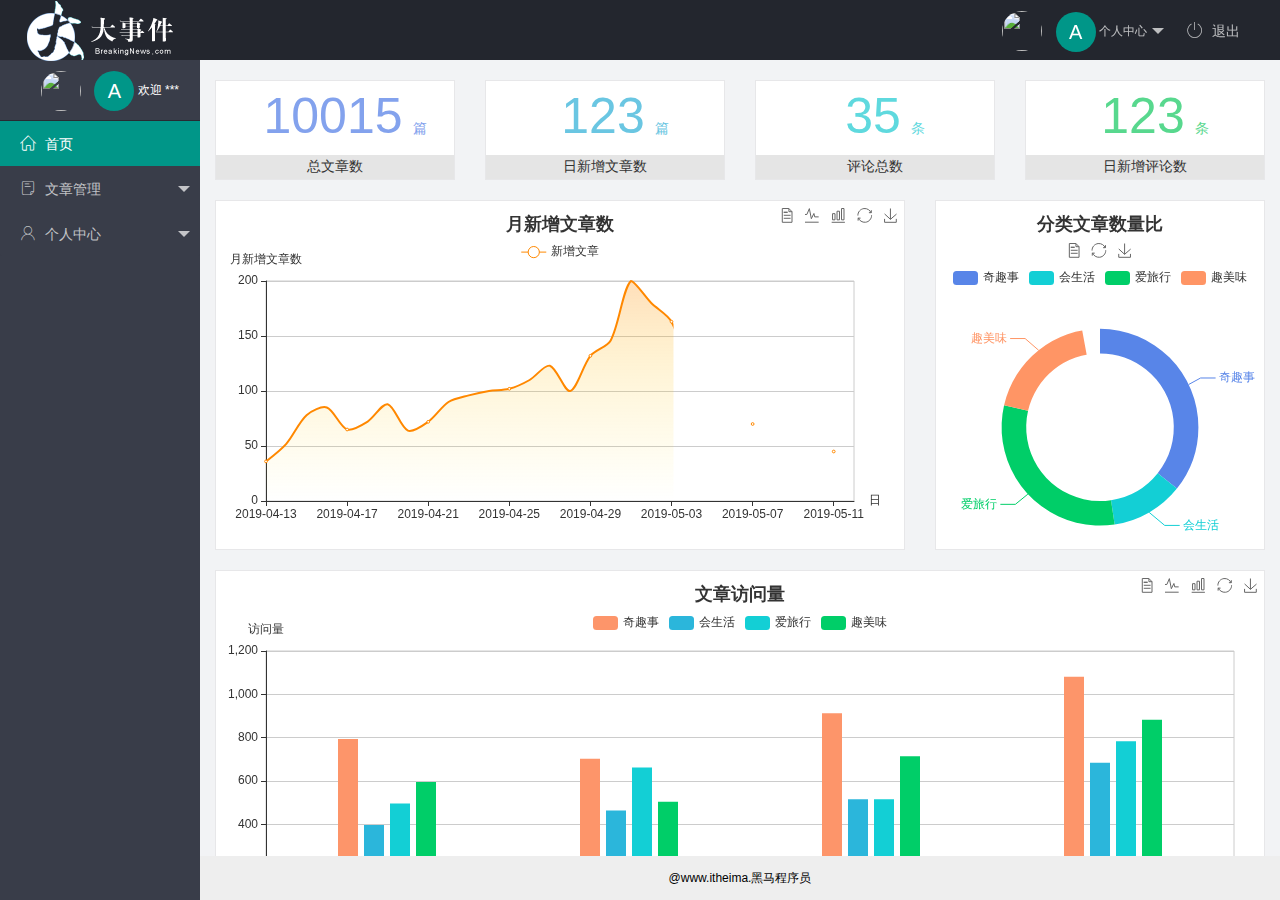
==== commit 9341a010: "完成个人中心功能" ====
--- a/index.html
+++ b/index.html
@@ -25,9 +25,9 @@
                         个人中心
                     </a>
                     <dl class="layui-nav-child">
-                        <dd><a href="">基本资料</a></dd>
-                        <dd><a href="">更换头像</a></dd>
-                        <dd><a href="">重置密码</a></dd>
+                        <dd><a href="/user/user_info.html" target="fm">基本资料</a></dd>
+                        <dd><a href="/user/user_avatar.html" target="fm">更换头像</a></dd>
+                        <dd><a href="/user/user_pwd.html" target="fm">重置密码</a></dd>
                     </dl>
                 </li>
                 <li class="layui-nav-item" lay-header-event="menuRight" lay-unselect>
@@ -62,9 +62,12 @@
                     <li class="layui-nav-item">
                         <a href="javascript:;"> <span class="iconfont icon-user"></span> 个人中心</a>
                         <dl class="layui-nav-child">
-                            <dd><a href="javascript:;"> <i class="layui-icon layui-icon-app"></i> 基本资料</a></dd>
-                            <dd><a href="javascript:;"> <i class="layui-icon layui-icon-app"></i>更换头像</a></dd>
-                            <dd><a href=""> <i class="layui-icon layui-icon-app"></i></span> 重置密码</a></dd>
+                            <dd><a href="/user/user_info.html" target="fm"> <i class="layui-icon layui-icon-app"></i>
+                                    基本资料</a></dd>
+                            <dd><a href="/user/user_avatar.html" target="fm"> <i
+                                        class="layui-icon layui-icon-app"></i>更换头像</a></dd>
+                            <dd><a href="/user/user_pwd.html" target="fm"> <i
+                                        class="layui-icon layui-icon-app"></i></span> 重置密码</a></dd>
                         </dl>
                     </li>
                 </ul>
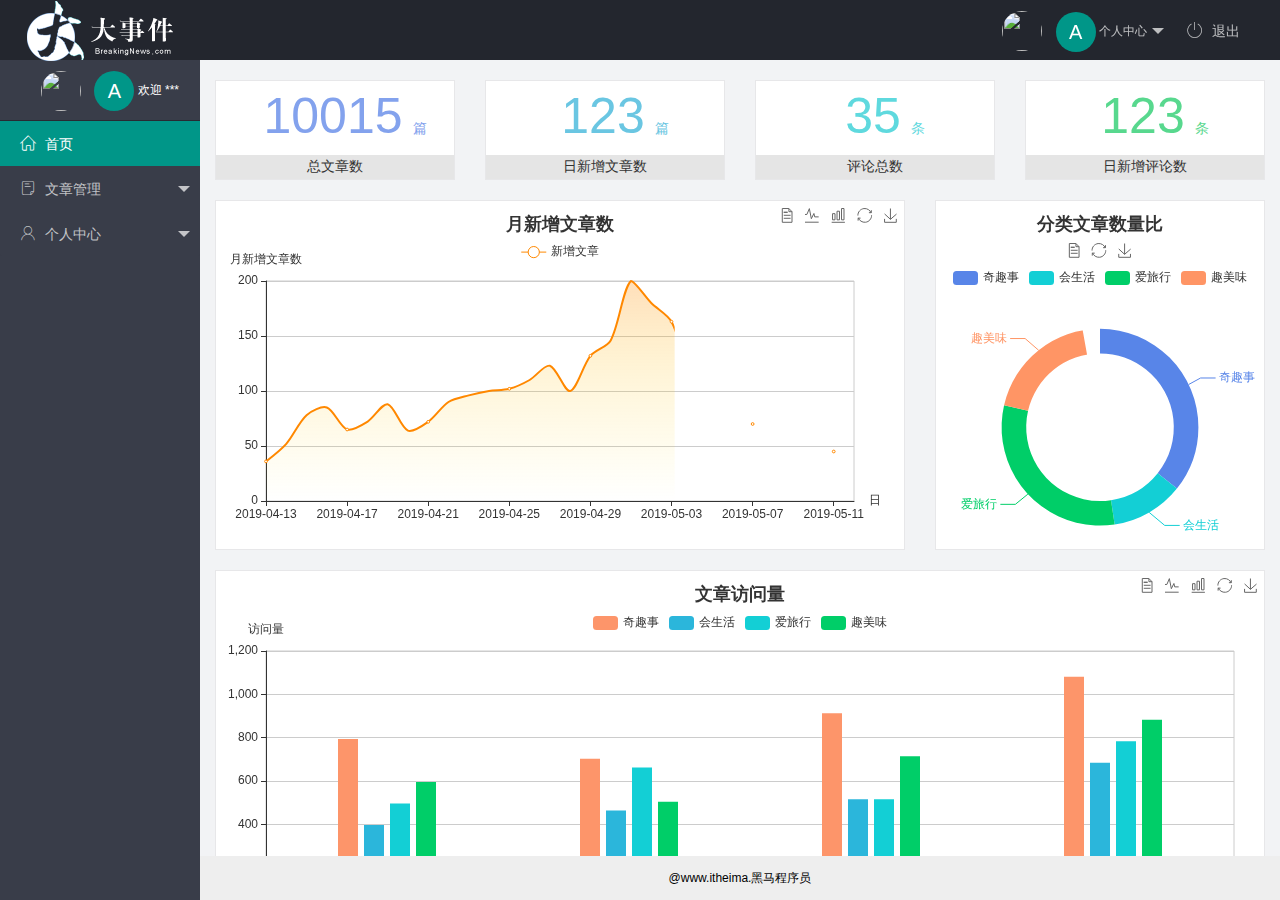
==== commit f68f4808: "文章功能完成" ====
--- a/index.html
+++ b/index.html
@@ -51,12 +51,16 @@
                     <li class="layui-nav-item layui-this"><a href="./home/dashboard.html" target="fm">
                             <span class="iconfont icon-home"></span> 首页</a></li>
                     <li class="layui-nav-item">
-                        <a class="" href="javascript:;">
+                        <a class="" href="/article/art_ccate.html" target="fm">
                             <span class="iconfont icon-16"></span> 文章管理</a>
                         <dl class="layui-nav-child">
-                            <dd><a href="javascript:;"> <i class="layui-icon layui-icon-app"></i> 文章类别</a></dd>
-                            <dd><a href="javascript:;"> <i class="layui-icon layui-icon-app"></i> 文章列表</a></dd>
-                            <dd><a href="javascript:;"> <i class="layui-icon layui-icon-app"></i> 发表文章</a></dd>
+                            <dd><a href="/article/art_ccate.html" target="fm"> <i class="layui-icon layui-icon-app"></i>
+                                    文章类别</a></dd>
+                            <dd><a href="/article/art_list.html" target="fm"> <i class="layui-icon layui-icon-app"></i>
+                                    文章列表</a>
+                            </dd>
+                            <dd><a href="/article/art_pub.html" target="fm"> <i class="layui-icon layui-icon-app"></i>
+                                    发表文章</a></dd>
                         </dl>
                     </li>
                     <li class="layui-nav-item">
